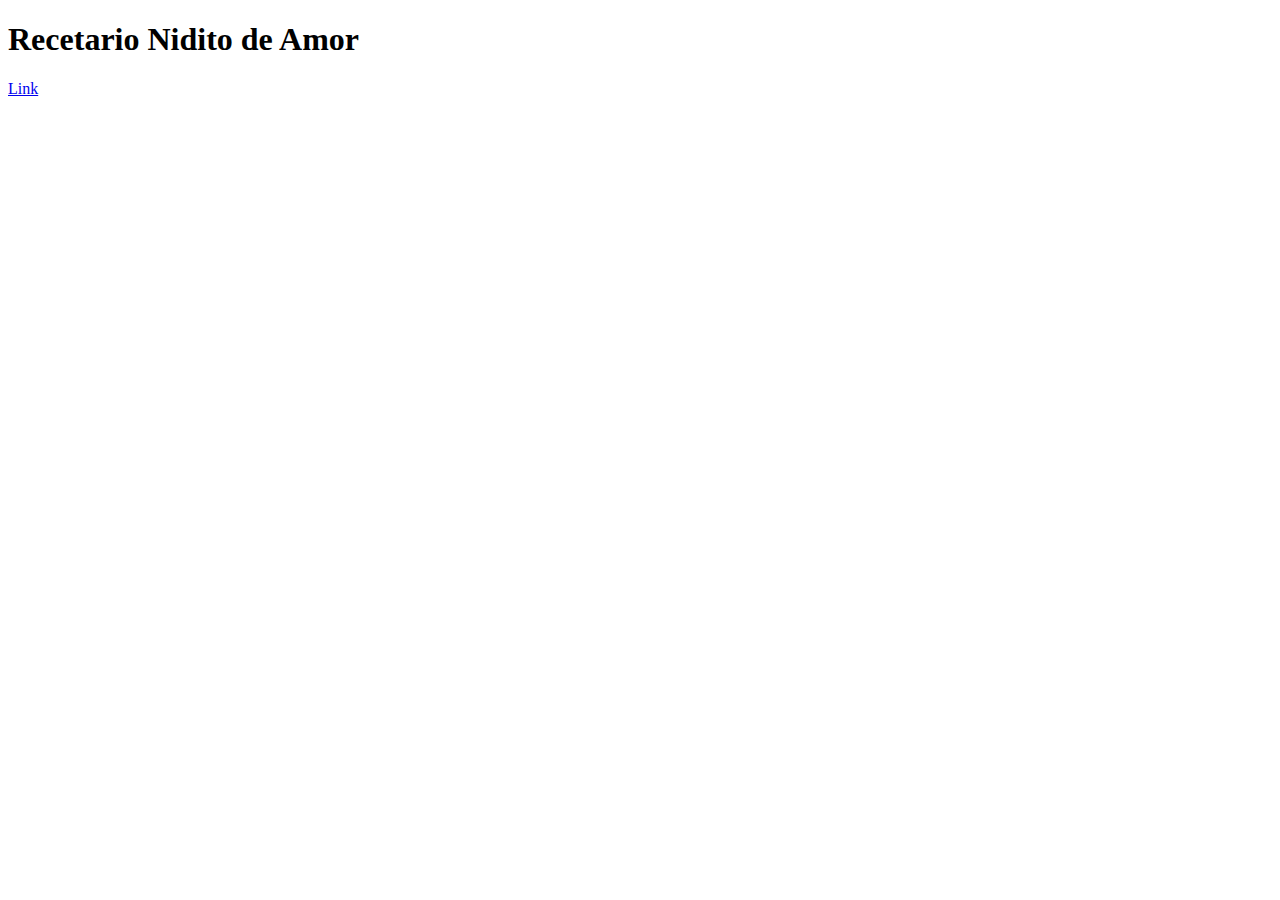
==== index.html @ dc8744c6 "link de prueba1" ====
<!DOCTYPE html>
<html lang="en">
  <head>
    <meta charset="UTF-8" />
    <meta http-equiv="X-UA-Compatible" content="IE=edge" />
    <meta name="viewport" content="width=device-width, initial-scale=1.0" />
    <title>GIT</title>
  </head>
  <body>
    <main>
      <section>
        <div>
          <h1>Recetario Nidito de Amor</h1>
          <a href="practicacss.html">Link</a>
        </div>
      </section>
    </main>
  </body>
</html>
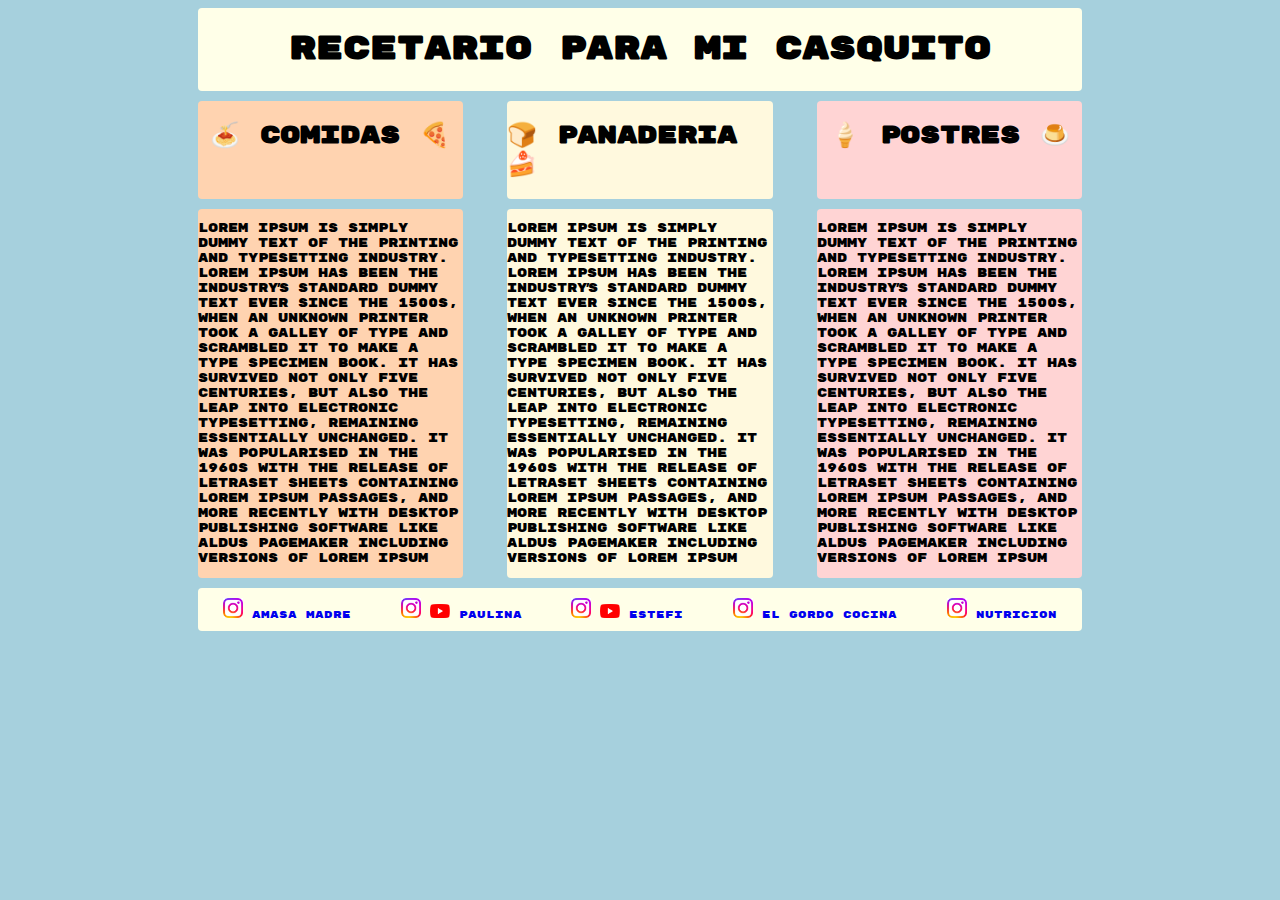
==== commit 768304ca: "pagina recetas html y css" ====
--- a/index.html
+++ b/index.html
@@ -5,15 +5,81 @@
     <meta http-equiv="X-UA-Compatible" content="IE=edge" />
     <meta name="viewport" content="width=device-width, initial-scale=1.0" />
     <title>GIT</title>
+    <link rel="stylesheet" href="index.css" />
   </head>
   <body>
-    <main>
-      <section>
-        <div>
-          <h1>Recetario Nidito de Amor</h1>
-          <a href="practicacss.html">Link</a>
+    <div class="cont">
+      <header>
+        <div class="titulo"><h1>Recetario para mi Casquito</h1></div>
+      </header>
+      <main class="container">
+        <section class="container1">
+          <div class="menu">
+            <div class="menu-comidas"><h2>&#x1f35d Comidas &#x1f355</h2></div>
+            <div class="menu-panaderia"><h2>&#x1f35e Panaderia &#x1f370</h2></div>
+            <div class="menu-postres"><h2>&#x1f366 Postres &#x1f36e</h2></div>
+          </div>
+        </section>
+        <section class="container2">
+          <div class="recetas">
+            <div class="recetas-comidas">
+              <p>
+                Lorem Ipsum is simply dummy text of the printing and typesetting
+                industry. Lorem Ipsum has been the industry's standard dummy
+                text ever since the 1500s, when an unknown printer took a galley
+                of type and scrambled it to make a type specimen book. It has
+                survived not only five centuries, but also the leap into
+                electronic typesetting, remaining essentially unchanged. It was
+                popularised in the 1960s with the release of Letraset sheets
+                containing Lorem Ipsum passages, and more recently with desktop
+                publishing software like Aldus PageMaker including versions of
+                Lorem Ipsum
+              </p>
+            </div>
+            <div class="recetas-panaderia">
+              <p>
+                Lorem Ipsum is simply dummy text of the printing and typesetting
+                industry. Lorem Ipsum has been the industry's standard dummy
+                text ever since the 1500s, when an unknown printer took a galley
+                of type and scrambled it to make a type specimen book. It has
+                survived not only five centuries, but also the leap into
+                electronic typesetting, remaining essentially unchanged. It was
+                popularised in the 1960s with the release of Letraset sheets
+                containing Lorem Ipsum passages, and more recently with desktop
+                publishing software like Aldus PageMaker including versions of
+                Lorem Ipsum
+              </p>
+            </div>
+            <div class="recetas-postres">
+              <p>
+                Lorem Ipsum is simply dummy text of the printing and typesetting
+                industry. Lorem Ipsum has been the industry's standard dummy
+                text ever since the 1500s, when an unknown printer took a galley
+                of type and scrambled it to make a type specimen book. It has
+                survived not only five centuries, but also the leap into
+                electronic typesetting, remaining essentially unchanged. It was
+                popularised in the 1960s with the release of Letraset sheets
+                containing Lorem Ipsum passages, and more recently with desktop
+                publishing software like Aldus PageMaker including versions of
+                Lorem Ipsum
+              </p>
+            </div>
+          </div>
+        </section>
+      </main>
+      <footer>
+        <div class="amasa-madre"><a href="https://www.instagram.com/amasa.madre/reels/?hl=en"> <img src="images/Instagram_Glyph_Gradient copy.jpg" width="20px" alt=""> Amasa Madre</a></div>
+        <div class="paulina-cocina">
+          <a href="https://www.instagram.com/paulinacocina/"><img src="images/Instagram_Glyph_Gradient copy.jpg" width="20px" alt=""></a> 
+          <a href="https://www.youtube.com/user/paulinacocina"><img src="images/yt_logo_rgb_light.png" width="20px" alt=""> Paulina</a>
         </div>
-      </section>
-    </main>
+        <div class="estfi-colombo"> 
+          <a href="https://www.instagram.com/esteficolombo/?hl=en"><img src="images/Instagram_Glyph_Gradient copy.jpg" width="20px" alt=""></a> 
+          <a href="https://www.youtube.com/c/EstefiColombo/community"><img src="images/yt_logo_rgb_light.png" width="20px" alt=""> Estefi</a>
+        </div>
+        <div class="el-gordo-cocina"><a href="https://www.instagram.com/elgordococina/?hl=en"> <img src="images/Instagram_Glyph_Gradient copy.jpg" width="20px" alt=""> El Gordo Cocina</a></div>
+        <div class="nutricion-argentina"><a href="https://www.instagram.com/nutricion.salud.arg/?hl=en"> <img src="images/Instagram_Glyph_Gradient copy.jpg" width="20px" alt=""> Nutricion</a></div>
+      </footer>
+    </div>
   </body>
 </html>
--- a/index.css
+++ b/index.css
@@ -0,0 +1,127 @@
+@import url("https://fonts.googleapis.com/css2?family=Rubik+Mono+One&display=swap");
+
+:root {
+  --var-color1: #a6d0dd;
+  --var-color2: #ff6969;
+  --var-color3: #ffd3b0;
+  --var-color4: #fff9de;
+  --var-color5: #ffd4d4;
+  --var-color6: #ffffe8;
+}
+
+body {
+  background-color: var(--var-color1);
+  font-family: "Rubik Mono One", sans-serif;
+}
+
+.cont {
+  width: 70%; /* se define un ancho para el contenedor */
+  margin: 0 auto; /* se usa margin:auto para centrar horizontalmente */
+  display: flex;
+  flex-direction: column;
+  justify-content: center;
+  gap: 10px;
+}
+
+header {
+  width: auto;
+  height: auto;
+  background-color: var(--var-color6);
+  border-radius: 4px;
+  display: flex;
+  align-items: center;
+  justify-content: center;
+}
+
+main {
+  width: 100%;
+  height: auto;
+  display: flex;
+  flex-direction: row;
+  flex-wrap: wrap;
+  gap: 10px;
+}
+
+.container1 {
+  width: 100%;
+  display: flex;
+}
+
+.menu {
+  width: 100%;
+  display: flex;
+  flex-direction: row;
+  justify-content: space-between;
+}
+
+.menu-comidas {
+  width: 30%;
+  height: auto;
+  background-color: var(--var-color3);
+  border-radius: 4px;
+  display: flex;
+  justify-content: center;
+}
+
+.menu-panaderia {
+  width: 30%;
+  height: auto;
+  background-color: var(--var-color4);
+  border-radius: 4px;
+  display: flex;
+  justify-content: center;
+}
+.menu-postres {
+  width: 30%;
+  height: auto;
+  background-color: var(--var-color5);
+  border-radius: 4px;
+  display: flex;
+  justify-content: center;
+}
+
+.recetas {
+  width: 100%;
+  display: flex;
+  flex-direction: row;
+  justify-content: space-between;
+  font-size: 12px;
+}
+
+.recetas-comidas {
+  width: 30%;
+  height: auto;
+  background-color: var(--var-color3);
+  border-radius: 4px;
+}
+
+.recetas-panaderia {
+  width: 30%;
+  height: auto;
+  background-color: var(--var-color4);
+  border-radius: 4px;
+}
+
+.recetas-postres {
+  width: 30%;
+  height: auto;
+  background-color: var(--var-color5);
+  border-radius: 4px;
+}
+
+footer {
+  width: auto;
+  height: auto;
+  background-color: var(--var-color6);
+  padding: 10px;
+  border-radius: 4px;
+  display: flex;
+  flex-wrap: wrap;
+  justify-content: space-around;
+  gap: 20px;
+  font-size: 10px;
+}
+
+footer a {
+  text-decoration: none;
+}
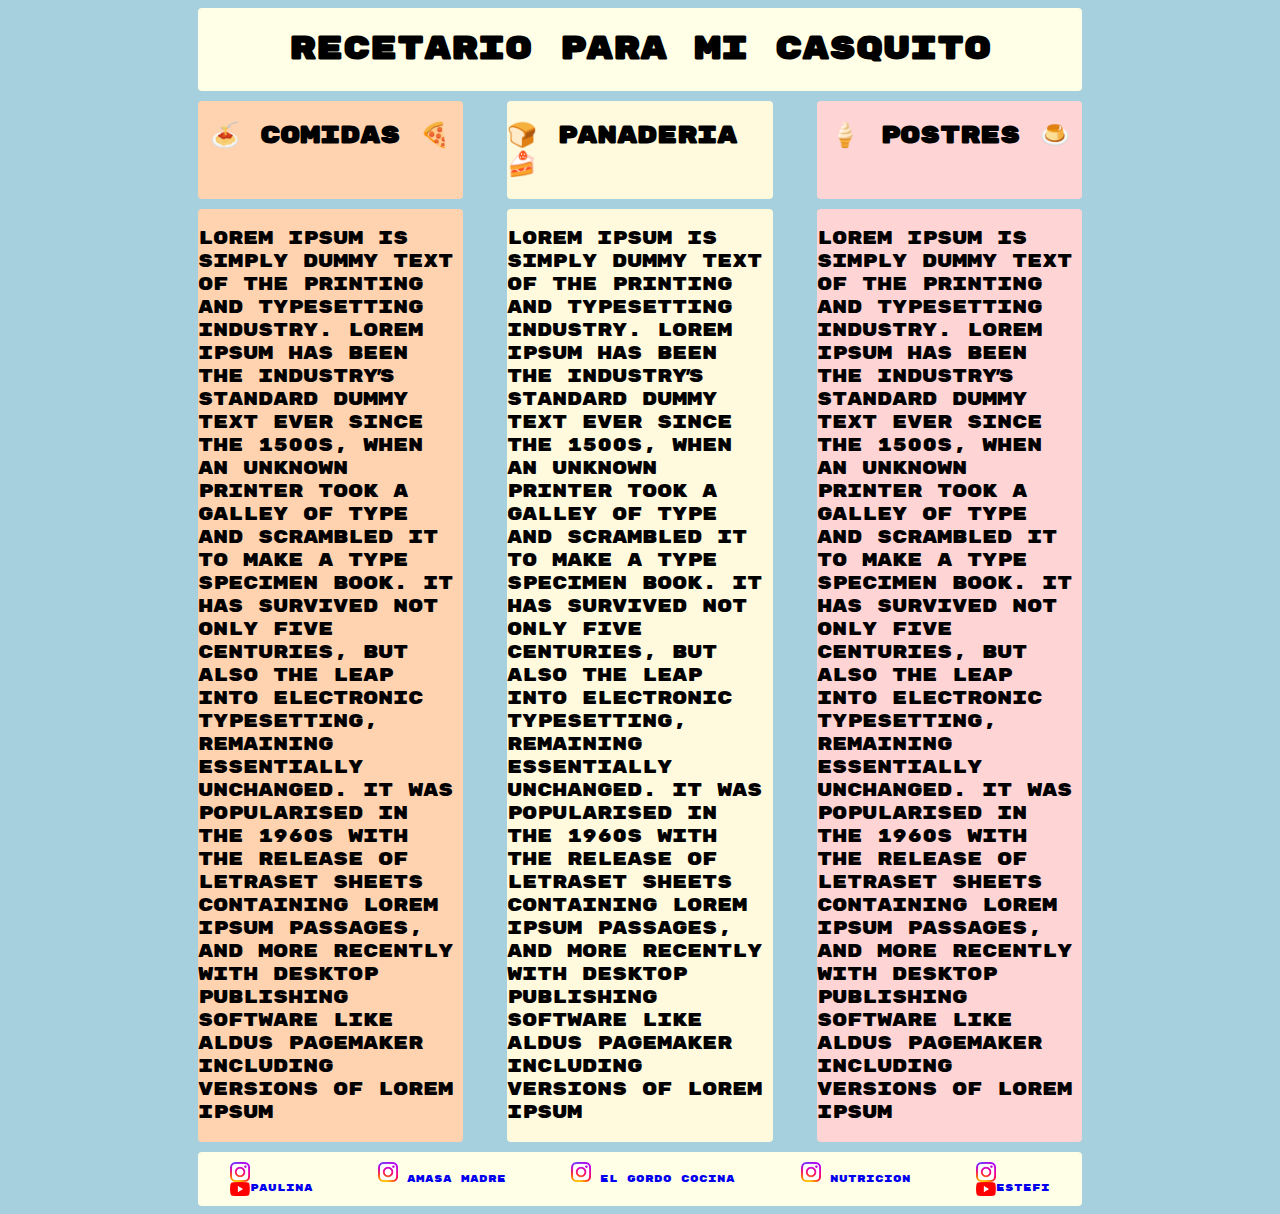
==== commit edd7ee0e: "pagina recetas html y css" ====
--- a/index.html
+++ b/index.html
@@ -68,17 +68,19 @@
         </section>
       </main>
       <footer>
-        <div class="amasa-madre"><a href="https://www.instagram.com/amasa.madre/reels/?hl=en"> <img src="images/Instagram_Glyph_Gradient copy.jpg" width="20px" alt=""> Amasa Madre</a></div>
+       
         <div class="paulina-cocina">
           <a href="https://www.instagram.com/paulinacocina/"><img src="images/Instagram_Glyph_Gradient copy.jpg" width="20px" alt=""></a> 
           <a href="https://www.youtube.com/user/paulinacocina"><img src="images/yt_logo_rgb_light.png" width="20px" alt=""> Paulina</a>
         </div>
+        <div class="amasa-madre"><a href="https://www.instagram.com/amasa.madre/reels/?hl=en"> <img src="images/Instagram_Glyph_Gradient copy.jpg" width="20px" alt=""> Amasa Madre</a></div>
+        <div class="el-gordo-cocina"><a href="https://www.instagram.com/elgordococina/?hl=en"> <img src="images/Instagram_Glyph_Gradient copy.jpg" width="20px" alt=""> El Gordo Cocina</a></div>
+        <div class="nutricion-argentina"><a href="https://www.instagram.com/nutricion.salud.arg/?hl=en"> <img src="images/Instagram_Glyph_Gradient copy.jpg" width="20px" alt=""> Nutricion</a></div>
         <div class="estfi-colombo"> 
           <a href="https://www.instagram.com/esteficolombo/?hl=en"><img src="images/Instagram_Glyph_Gradient copy.jpg" width="20px" alt=""></a> 
           <a href="https://www.youtube.com/c/EstefiColombo/community"><img src="images/yt_logo_rgb_light.png" width="20px" alt=""> Estefi</a>
         </div>
-        <div class="el-gordo-cocina"><a href="https://www.instagram.com/elgordococina/?hl=en"> <img src="images/Instagram_Glyph_Gradient copy.jpg" width="20px" alt=""> El Gordo Cocina</a></div>
-        <div class="nutricion-argentina"><a href="https://www.instagram.com/nutricion.salud.arg/?hl=en"> <img src="images/Instagram_Glyph_Gradient copy.jpg" width="20px" alt=""> Nutricion</a></div>
+       
       </footer>
     </div>
   </body>
--- a/index.css
+++ b/index.css
@@ -85,7 +85,7 @@
   display: flex;
   flex-direction: row;
   justify-content: space-between;
-  font-size: 12px;
+  font-size: 18px;
 }
 
 .recetas-comidas {
@@ -125,3 +125,13 @@
 footer a {
   text-decoration: none;
 }
+
+.estfi-colombo a {
+  display: flex;
+  align-self: center;
+}
+
+.paulina-cocina a {
+  display: flex;
+  align-self: center;
+}
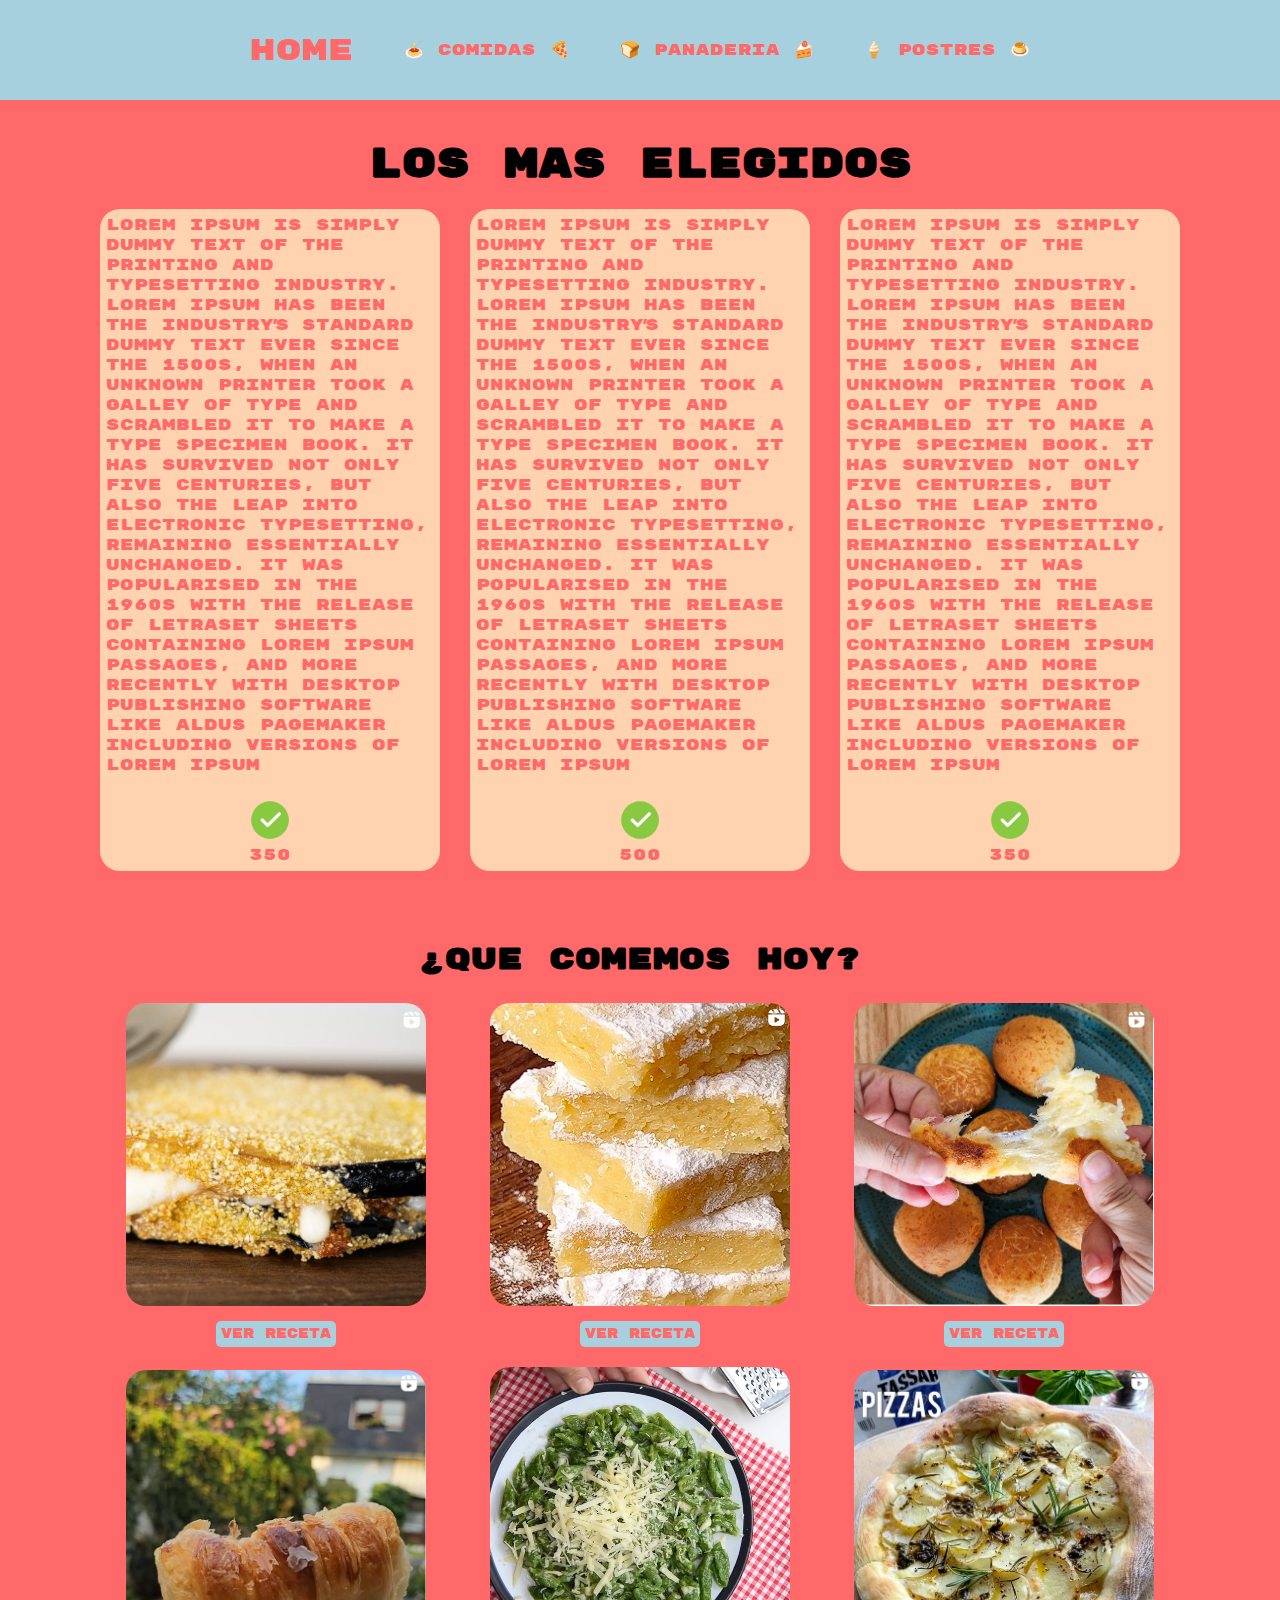
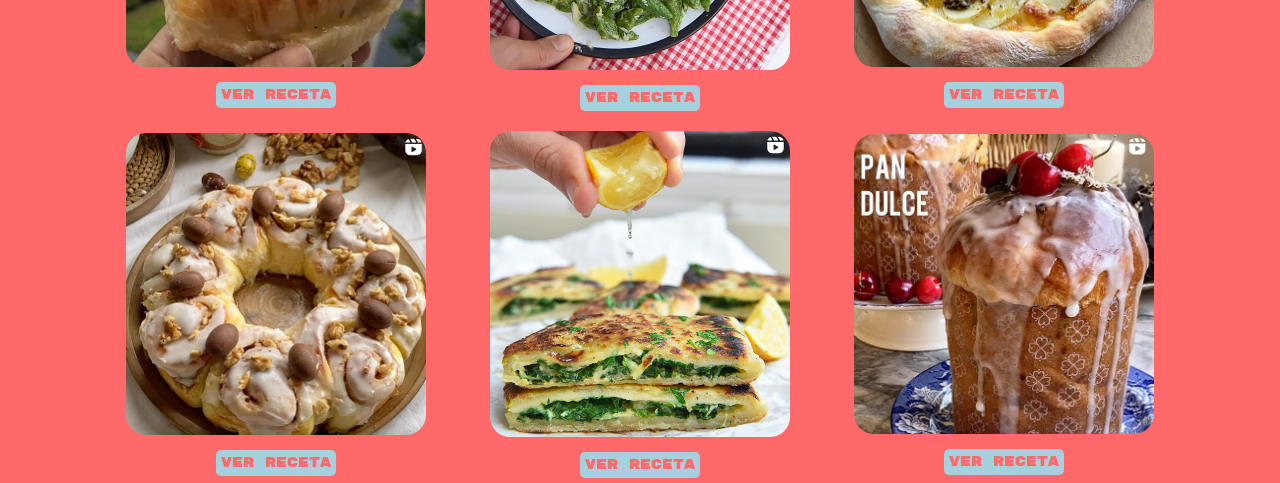
==== commit d043806e: "pagina recetas html y css v1" ====
--- a/index.html
+++ b/index.html
@@ -5,24 +5,28 @@
     <meta http-equiv="X-UA-Compatible" content="IE=edge" />
     <meta name="viewport" content="width=device-width, initial-scale=1.0" />
     <title>GIT</title>
-    <link rel="stylesheet" href="index.css" />
+    <link rel="stylesheet" href="assets/index.css" />
   </head>
   <body>
-    <div class="cont">
       <header>
-        <div class="titulo"><h1>Recetario para mi Casquito</h1></div>
+        <nav class="navbar">
+          <ul class="navbar-list">
+            <li><a href="">Home</a> </li>
+            <li><a href="">&#x1f35d  Comidas  &#x1f355</a> </li>
+            <li><a href="">&#x1f35e  Panaderia  &#x1f370 </a> </li>
+            <li><a href="">&#x1f366  Postres  &#x1f36e</a> </li>
+          </ul>
+        </nav>
       </header>
-      <main class="container">
-        <section class="container1">
-          <div class="menu">
-            <div class="menu-comidas"><h2>&#x1f35d Comidas &#x1f355</h2></div>
-            <div class="menu-panaderia"><h2>&#x1f35e Panaderia &#x1f370</h2></div>
-            <div class="menu-postres"><h2>&#x1f366 Postres &#x1f36e</h2></div>
+
+      <main >
+        <section id="recomendaciones">
+          <div class="title">
+            <h1>Los mas elegidos</h1>
           </div>
-        </section>
-        <section class="container2">
-          <div class="recetas">
-            <div class="recetas-comidas">
+          <div class="recipes">
+            <div class="recommended-meal">
+              <div class="details-meal">
               <p>
                 Lorem Ipsum is simply dummy text of the printing and typesetting
                 industry. Lorem Ipsum has been the industry's standard dummy
@@ -36,38 +40,99 @@
                 Lorem Ipsum
               </p>
             </div>
-            <div class="recetas-panaderia">
-              <p>
-                Lorem Ipsum is simply dummy text of the printing and typesetting
-                industry. Lorem Ipsum has been the industry's standard dummy
-                text ever since the 1500s, when an unknown printer took a galley
-                of type and scrambled it to make a type specimen book. It has
-                survived not only five centuries, but also the leap into
-                electronic typesetting, remaining essentially unchanged. It was
-                popularised in the 1960s with the release of Letraset sheets
-                containing Lorem Ipsum passages, and more recently with desktop
-                publishing software like Aldus PageMaker including versions of
-                Lorem Ipsum
-              </p>
+            <div class="favorite">
+              <div class="vot-si"><img src="assets/images/marca-de-la-senal.png" alt="VOT SI"> <p>350</p></div>
             </div>
-            <div class="recetas-postres">
-              <p>
-                Lorem Ipsum is simply dummy text of the printing and typesetting
-                industry. Lorem Ipsum has been the industry's standard dummy
-                text ever since the 1500s, when an unknown printer took a galley
-                of type and scrambled it to make a type specimen book. It has
-                survived not only five centuries, but also the leap into
-                electronic typesetting, remaining essentially unchanged. It was
-                popularised in the 1960s with the release of Letraset sheets
-                containing Lorem Ipsum passages, and more recently with desktop
-                publishing software like Aldus PageMaker including versions of
-                Lorem Ipsum
-              </p>
+            </div>
+
+            <div class="recommended-bakery">
+              <div class="details-bakery">
+                <p>
+                  Lorem Ipsum is simply dummy text of the printing and typesetting
+                  industry. Lorem Ipsum has been the industry's standard dummy
+                  text ever since the 1500s, when an unknown printer took a galley
+                  of type and scrambled it to make a type specimen book. It has
+                  survived not only five centuries, but also the leap into
+                  electronic typesetting, remaining essentially unchanged. It was
+                  popularised in the 1960s with the release of Letraset sheets
+                  containing Lorem Ipsum passages, and more recently with desktop
+                  publishing software like Aldus PageMaker including versions of
+                  Lorem Ipsum </p>
+                </div>
+                <div class="favorite">
+                  <div class="vot-si"><img src="assets/images/marca-de-la-senal.png" alt="VOT SI"> <p>500</p></div>
+                 
+                </div>
+
+            </div>
+            <div class="recommended-sweets">
+              <div class="details-sweets">
+                <p>
+                  Lorem Ipsum is simply dummy text of the printing and typesetting
+                  industry. Lorem Ipsum has been the industry's standard dummy
+                  text ever since the 1500s, when an unknown printer took a galley
+                  of type and scrambled it to make a type specimen book. It has
+                  survived not only five centuries, but also the leap into
+                  electronic typesetting, remaining essentially unchanged. It was
+                  popularised in the 1960s with the release of Letraset sheets
+                  containing Lorem Ipsum passages, and more recently with desktop
+                  publishing software like Aldus PageMaker including versions of
+                  Lorem Ipsum
+                </p>
+              </div>
+                <div class="favorite">
+                  <div class="vot-si"><img src="assets/images/marca-de-la-senal.png" alt="VOT SI"> <p>350</p></div>
+                </div>
+             
+          
+           
+            </div>
+          </div>
+        </section>
+
+        <section id="que-comemos-hoy">
+          <h2>¿Que Comemos Hoy?</h2>
+          <div class="opciones">
+            <div class="opcion">
+              <img src="assets/images/berenjenas.PNG" alt="berenjenas"  width="300px">
+              <button class="button-recipes"><a href="">Ver receta</a></button>
+            </div>
+            <div class="opcion">
+              <img src="assets/images/bocaditos.PNG" alt="bocaditos" width="300px">
+              <button class="button-recipes"><a href="">Ver receta</a></button>
+            </div>
+            <div class="opcion">
+              <img src="assets/images/chipa.PNG" alt="chipa" width="300px">
+              <button class="button-recipes"><a href="">Ver receta</a></button>
+            </div>
+            <div class="opcion">
+              <img src="assets/images/medialunas.PNG" alt="medialunas" width="300px">
+              <button class="button-recipes"><a href="">Ver receta</a></button>
+            </div>
+            <div class="opcion">
+              <img src="assets/images/pastas.PNG" alt="pastas" width="300px">
+              <button class="button-recipes"><a href="">Ver receta</a></button>
+            </div>
+            <div class="opcion">
+              <img src="assets/images/pizzas.PNG" alt="pizzas" width="300px">
+              <button class="button-recipes"><a href="">Ver receta</a></button>
+            </div>
+            <div class="opcion">
+              <img src="assets/images/rosca.PNG" alt="rosca" width="300px">
+             <button class="button-recipes"><a href="">Ver receta</a></button> 
+            </div>
+            <div class="opcion">
+              <img src="assets/images/pan espinaca arrollado.PNG" alt="pan espinaca arrollado" width="300px">
+              <button class="button-recipes"><a href="">Ver receta</a></button>
+            </div>
+            <div class="opcion">
+              <img src="assets/images/pan dulce.PNG" alt="pan dulce" width="300px">
+              <button class="button-recipes"><a href="">Ver receta</a></button>
             </div>
           </div>
         </section>
       </main>
-      <footer>
+      <!-- <footer>
        
         <div class="paulina-cocina">
           <a href="https://www.instagram.com/paulinacocina/"><img src="images/Instagram_Glyph_Gradient copy.jpg" width="20px" alt=""></a> 
@@ -81,7 +146,7 @@
           <a href="https://www.youtube.com/c/EstefiColombo/community"><img src="images/yt_logo_rgb_light.png" width="20px" alt=""> Estefi</a>
         </div>
        
-      </footer>
-    </div>
+      </footer> -->
+   
   </body>
 </html>
--- a/assets/index.css
+++ b/assets/index.css
@@ -0,0 +1,204 @@
+@import url("https://fonts.googleapis.com/css2?family=Rubik+Mono+One&display=swap");
+
+:root {
+  --var-color1: #a6d0dd;
+  --var-color2: #ff6969;
+  --var-color3: #ffd3b0;
+  --var-color4: #fff9de;
+  --var-color5: #ffd4d4;
+  --var-color6: #ffffe8;
+}
+
+* {
+  margin: 0;
+  padding: 0;
+  box-sizing: border-box;
+  font-family: "Rubik Mono One";
+  text-decoration: none;
+  list-style: none;
+}
+
+/* MAIN */
+
+main {
+  display: flex;
+  flex-direction: column;
+  align-items: center;
+  justify-content: center;
+  background-color: var(--var-color2);
+}
+
+/* HEADER */
+
+header {
+  display: flex;
+  width: 100%;
+  height: 100px;
+  background-color: var(--var-color1);
+  justify-content: center;
+  align-items: center;
+  /* Fixear el header en el top */
+  position: fixed;
+  top: 0;
+  /* Para que se vea siempre por encima */
+  z-index: 2;
+}
+
+.navbar,
+.navbar-list {
+  display: flex;
+  justify-content: center;
+  align-items: center;
+}
+
+.navbar {
+  gap: 150px;
+}
+
+.navbar-list {
+  gap: 50px;
+}
+
+.navbar-list li a {
+  color: var(--var-color2);
+}
+
+.navbar-list li:first-child > a {
+  font-size: 30px;
+}
+
+/* container */
+
+#recomendaciones {
+  display: flex;
+  max-width: 1200px;
+  flex-direction: column;
+  align-items: center;
+  gap: 20px;
+  width: 100%;
+  padding: 70px 0px;
+  margin-top: 70px;
+}
+
+.title {
+  max-width: 600px;
+  min-width: 600px;
+  font-size: 20px;
+  display: flex;
+
+  justify-content: center;
+}
+
+.recipes {
+  display: flex;
+  gap: 30px;
+  max-width: 90%;
+}
+
+.recommended-meal {
+  display: flex;
+  flex-direction: column;
+  justify-content: space-around;
+  gap: 20px;
+  min-height: 600px;
+  background-color: var(--var-color3);
+  border-radius: 20px;
+  padding: 6px 6px;
+  color: var(--var-color2);
+}
+
+.recommended-bakery {
+  display: flex;
+  flex-direction: column;
+  justify-content: space-around;
+  min-height: 600px;
+  gap: 20px;
+  background-color: var(--var-color3);
+  border-radius: 20px;
+  border-radius: 20px;
+  padding: 6px 6px;
+  color: var(--var-color2);
+}
+
+.recommended-sweets {
+  display: flex;
+  flex-direction: column;
+  justify-content: space-around;
+  gap: 20px;
+  min-height: 600px;
+  background-color: var(--var-color3);
+  border-radius: 20px;
+  border-radius: 20px;
+  padding: 6px 6px;
+  color: var(--var-color2);
+}
+
+.favorite {
+  display: flex;
+  align-items: center;
+  justify-content: center;
+  border-radius: 20px;
+}
+
+.vot-si {
+  display: flex;
+  flex-direction: column;
+  align-items: center;
+}
+
+.vot-si img {
+  cursor: pointer;
+  width: 50px;
+}
+
+/* Products */
+
+#que-comemos-hoy {
+  width: 1200px;
+  max-width: 1200px;
+  display: flex;
+  flex-direction: column;
+  align-items: center;
+  justify-content: center;
+  gap: 20px;
+  padding: 0px 10px;
+}
+
+#que-comemos-hoy h2 {
+  font-size: 30px;
+  text-align: center;
+}
+
+.opciones {
+  width: 100%;
+  gap: 10px;
+  display: flex;
+  flex-wrap: wrap;
+  align-items: center;
+  justify-content: center;
+}
+
+.opcion {
+  width: 30%;
+  padding: 5px;
+  display: flex;
+  flex-direction: column;
+  align-items: center;
+  justify-content: center;
+  gap: 15px;
+}
+
+.opcion img {
+  border-radius: 20px;
+}
+
+.button-recipes {
+  border: none;
+  border-radius: 5px;
+  padding: 5px;
+  background-color: var(--var-color1);
+}
+
+.button-recipes a {
+  color: var(--var-color2);
+}
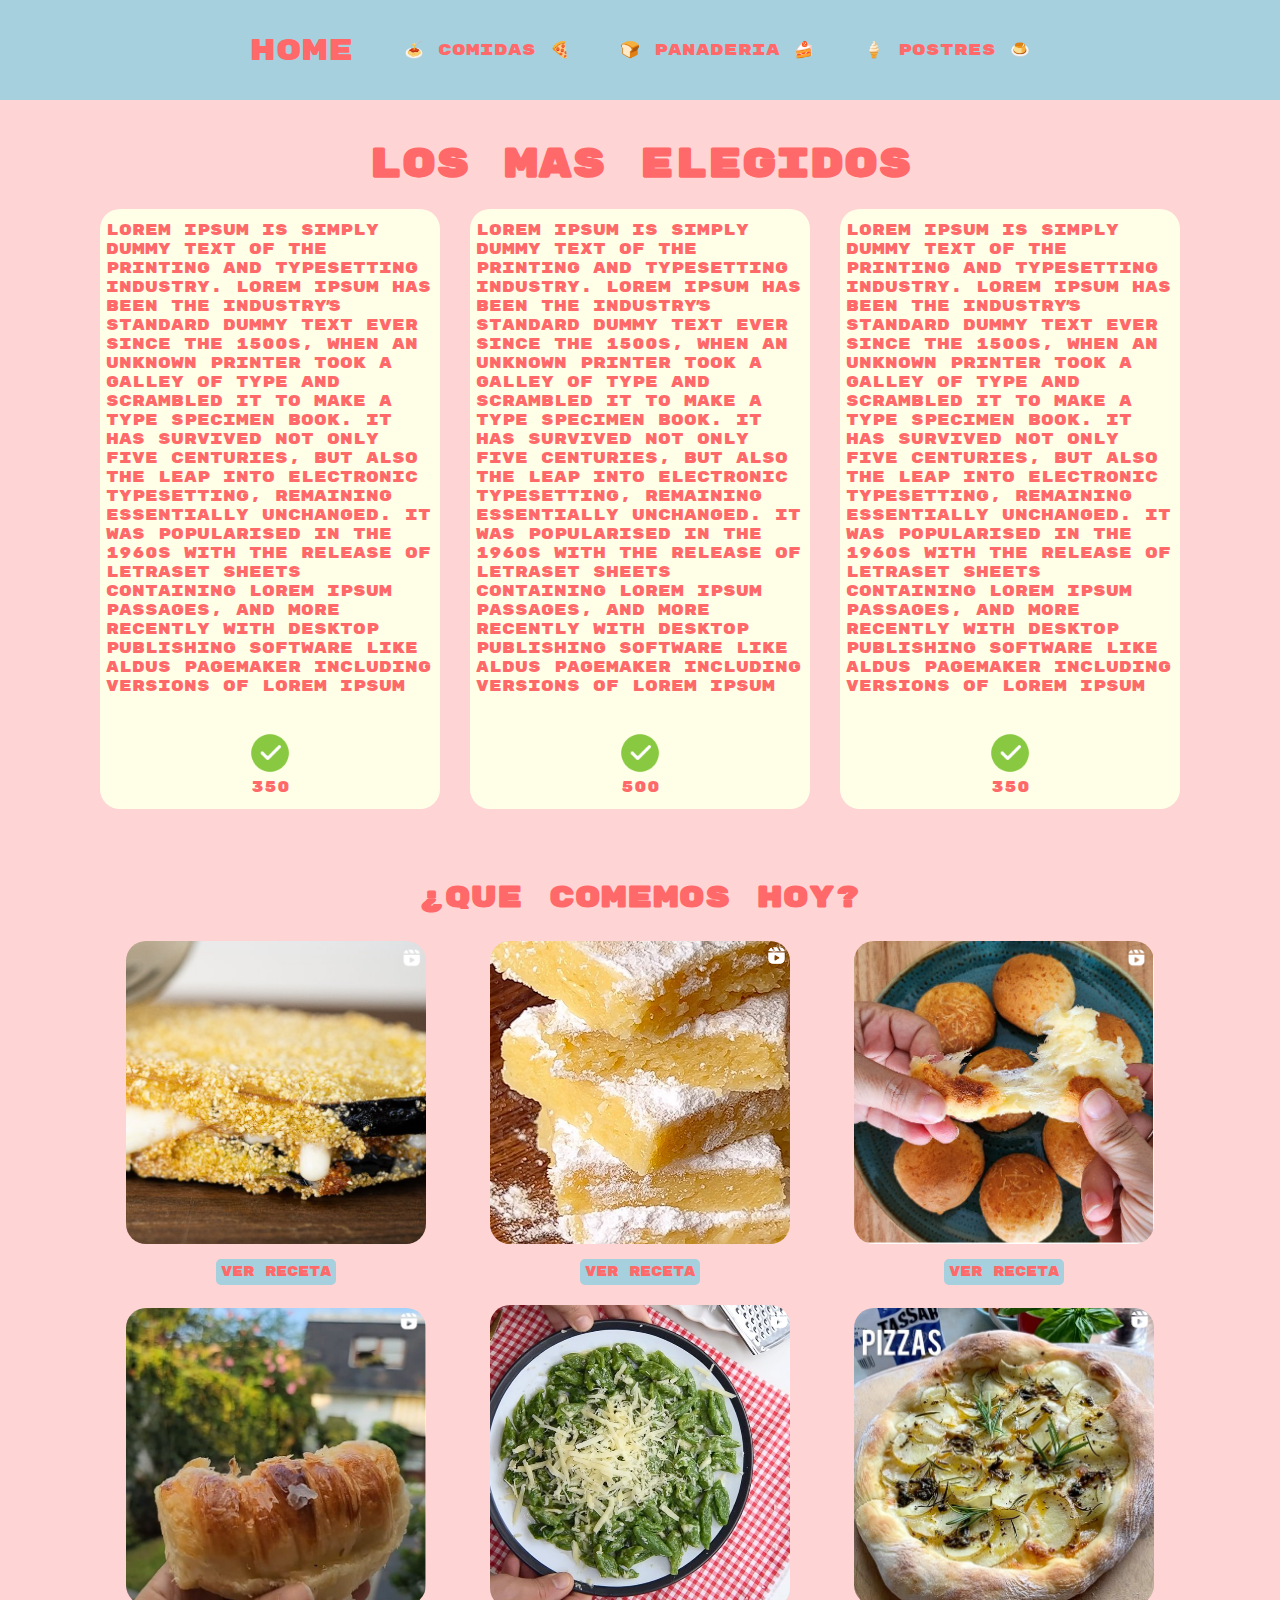
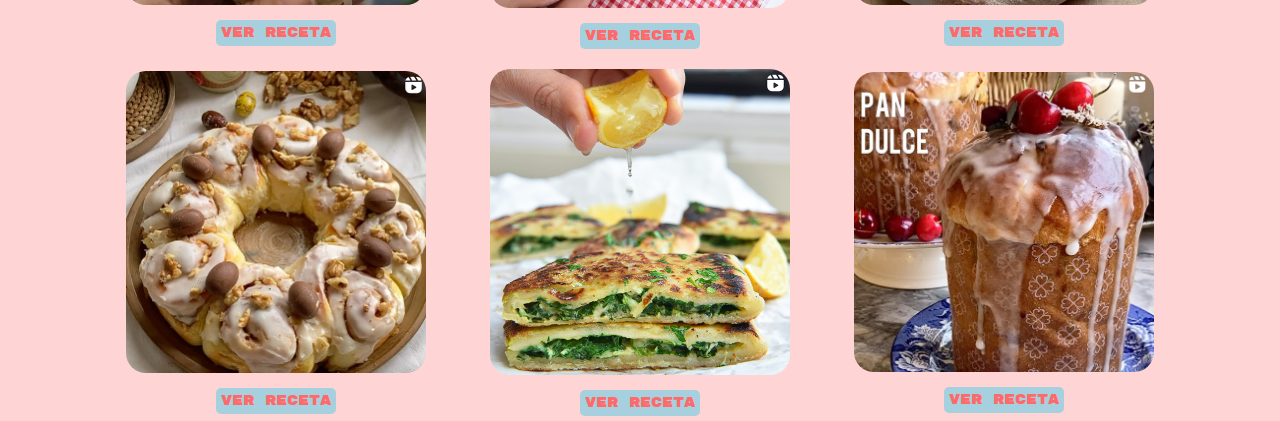
==== commit 68c82a42: "Recetario V.3 Tablet" ====
--- a/index.html
+++ b/index.html
@@ -6,10 +6,15 @@
     <meta name="viewport" content="width=device-width, initial-scale=1.0" />
     <title>GIT</title>
     <link rel="stylesheet" href="assets/index.css" />
+    <link rel="stylesheet" href="assets/mediaqueries.css">
   </head>
   <body>
       <header>
         <nav class="navbar">
+          <label for="menu" class="menu-toggle">
+            <img src="assets/images/menu.png" alt="" width="50px">
+          </label>
+          <input type="checkbox" id="menu" >
           <ul class="navbar-list">
             <li><a href="">Home</a> </li>
             <li><a href="">&#x1f35d  Comidas  &#x1f355</a> </li>
--- a/assets/index.css
+++ b/assets/index.css
@@ -25,7 +25,7 @@
   flex-direction: column;
   align-items: center;
   justify-content: center;
-  background-color: var(--var-color2);
+  background: var(--var-color5);
 }
 
 /* HEADER */
@@ -85,7 +85,7 @@
   min-width: 600px;
   font-size: 20px;
   display: flex;
-
+  color: var(--var-color2);
   justify-content: center;
 }
 
@@ -101,10 +101,11 @@
   justify-content: space-around;
   gap: 20px;
   min-height: 600px;
-  background-color: var(--var-color3);
+  background-color: var(--var-color6);
   border-radius: 20px;
   padding: 6px 6px;
   color: var(--var-color2);
+  font-size: 15px;
 }
 
 .recommended-bakery {
@@ -113,11 +114,12 @@
   justify-content: space-around;
   min-height: 600px;
   gap: 20px;
-  background-color: var(--var-color3);
+  background-color: var(--var-color6);
   border-radius: 20px;
   border-radius: 20px;
   padding: 6px 6px;
   color: var(--var-color2);
+  font-size: 15px;
 }
 
 .recommended-sweets {
@@ -126,11 +128,12 @@
   justify-content: space-around;
   gap: 20px;
   min-height: 600px;
-  background-color: var(--var-color3);
+  background-color: var(--var-color6);
   border-radius: 20px;
   border-radius: 20px;
   padding: 6px 6px;
   color: var(--var-color2);
+  font-size: 15px;
 }
 
 .favorite {
@@ -162,6 +165,7 @@
   justify-content: center;
   gap: 20px;
   padding: 0px 10px;
+  color: var(--var-color2);
 }
 
 #que-comemos-hoy h2 {
@@ -202,3 +206,10 @@
 .button-recipes a {
   color: var(--var-color2);
 }
+
+/* ocultamos menu hamburgesa */
+
+.menu-toggle,
+#menu {
+  display: none;
+}
--- a/assets/mediaqueries.css
+++ b/assets/mediaqueries.css
@@ -0,0 +1,67 @@
+@import url("https://fonts.googleapis.com/css2?family=Rubik+Mono+One&display=swap");
+
+:root {
+  --var-color1: #a6d0dd;
+  --var-color2: #ff6969;
+  --var-color3: #ffd3b0;
+  --var-color4: #fff9de;
+  --var-color5: #ffd4d4;
+  --var-color6: #ffffe8;
+}
+
+@media (max-width: 760px) {
+  .navbar {
+    width: 90%;
+  }
+
+  .navbar-list {
+    position: absolute;
+    top: 65px;
+    flex-direction: column;
+    width: 85%;
+    background-color: var(--var-color1);
+    border-radius: 0px 0px 4px 4px;
+    gap: 60px;
+    padding: 5px;
+    display: none;
+    z-index: 2;
+  }
+
+  #recomendaciones {
+    width: 90%;
+  }
+  #recomendaciones h1 {
+    font-size: 40px;
+  }
+
+  .recipes {
+    flex-direction: column;
+  }
+
+  #que-comemos-hoy {
+    width: 90%;
+  }
+
+  .opciones {
+    width: 80%;
+    gap: 5px;
+  }
+
+  .opcion {
+    width: unset;
+    width: 250px;
+  }
+
+  .opcion img {
+    width: 220px;
+  }
+
+  .menu-toggle {
+    display: flex;
+    cursor: pointer;
+  }
+
+  #menu:checked + .navbar-list {
+    display: flex;
+  }
+}
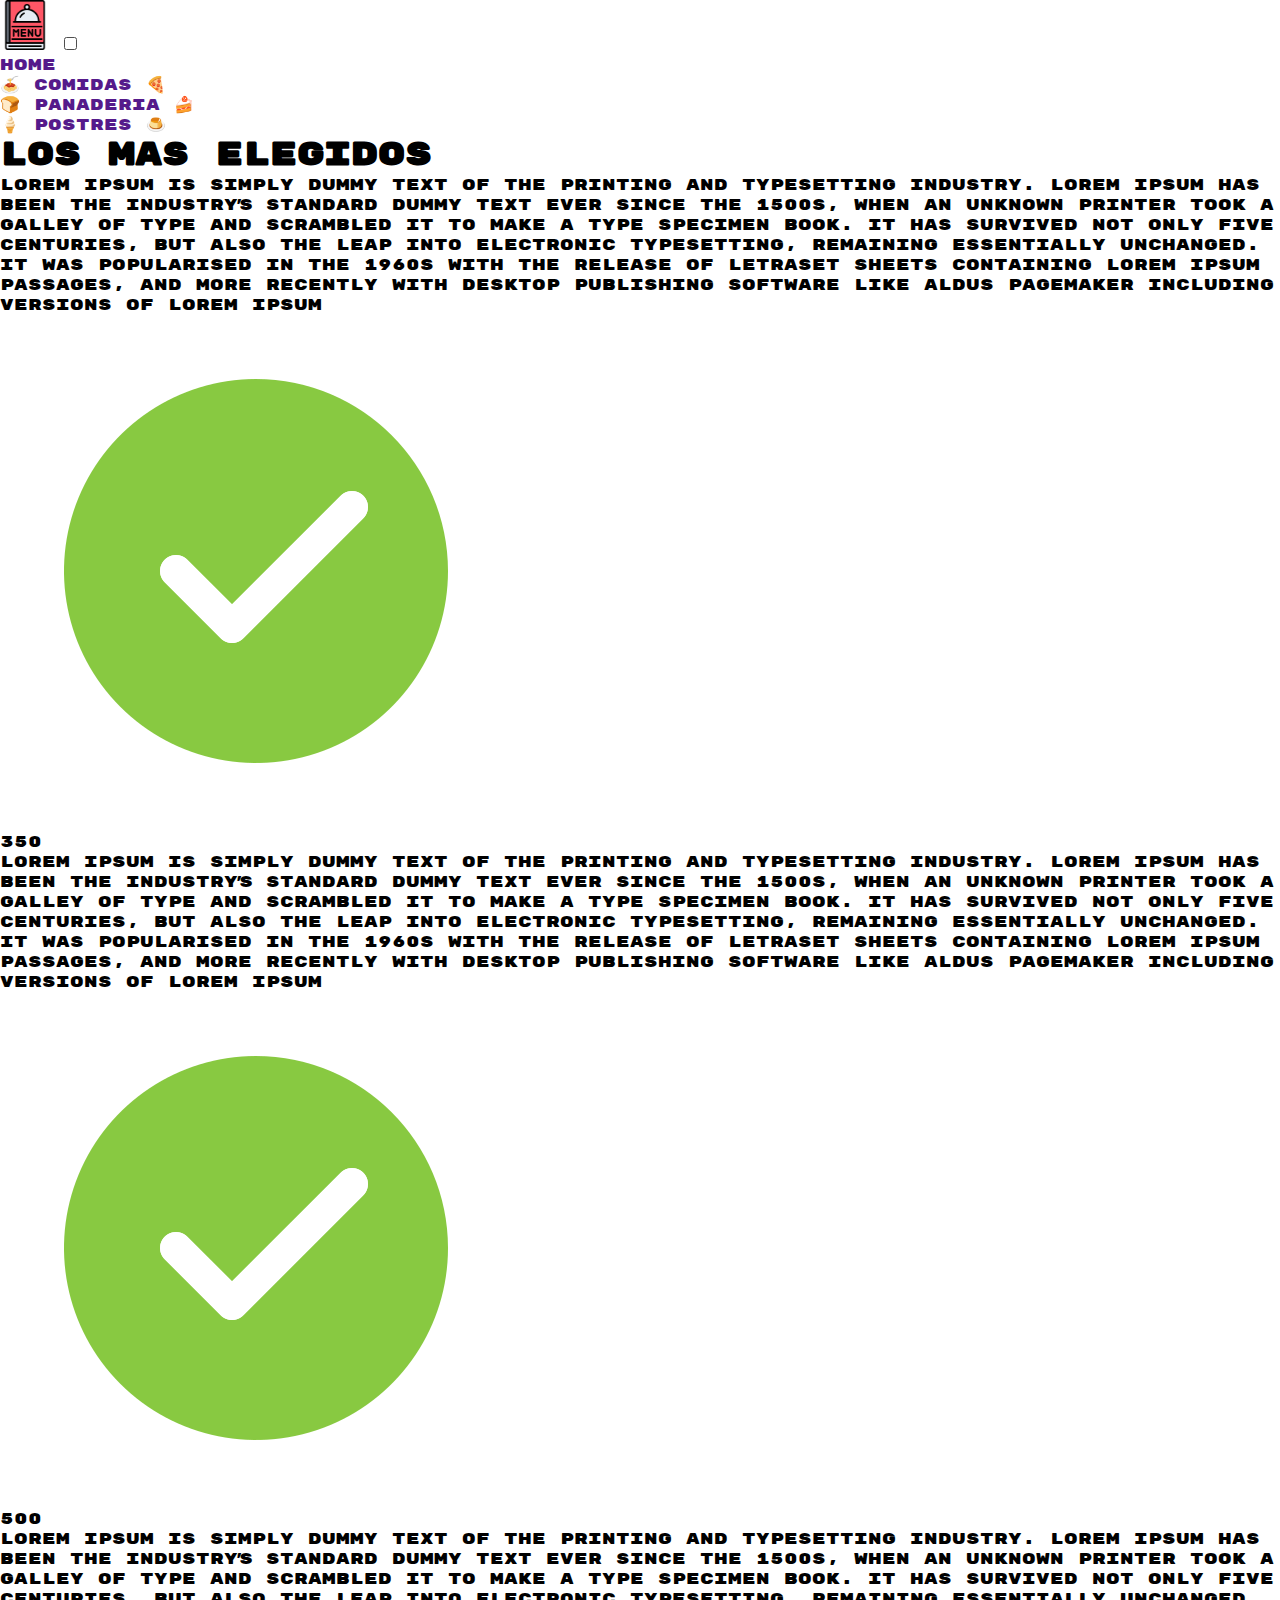
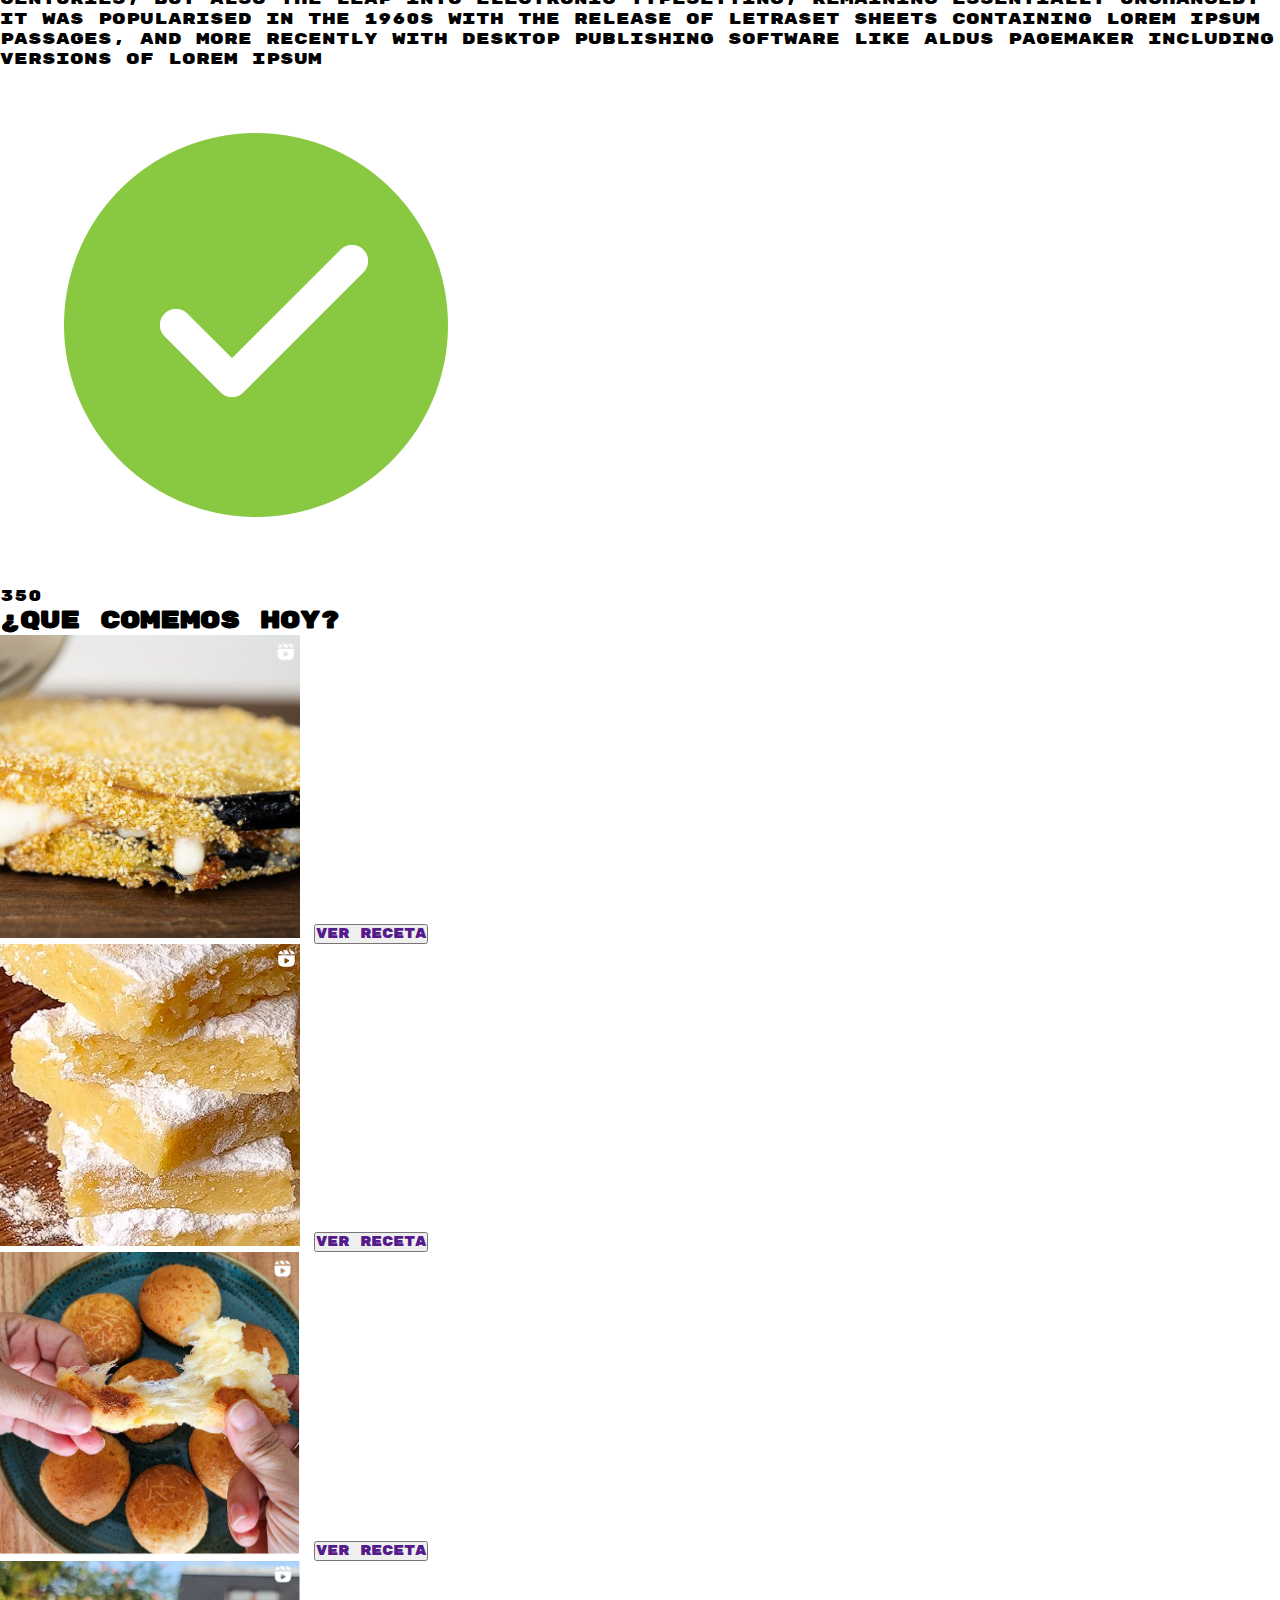
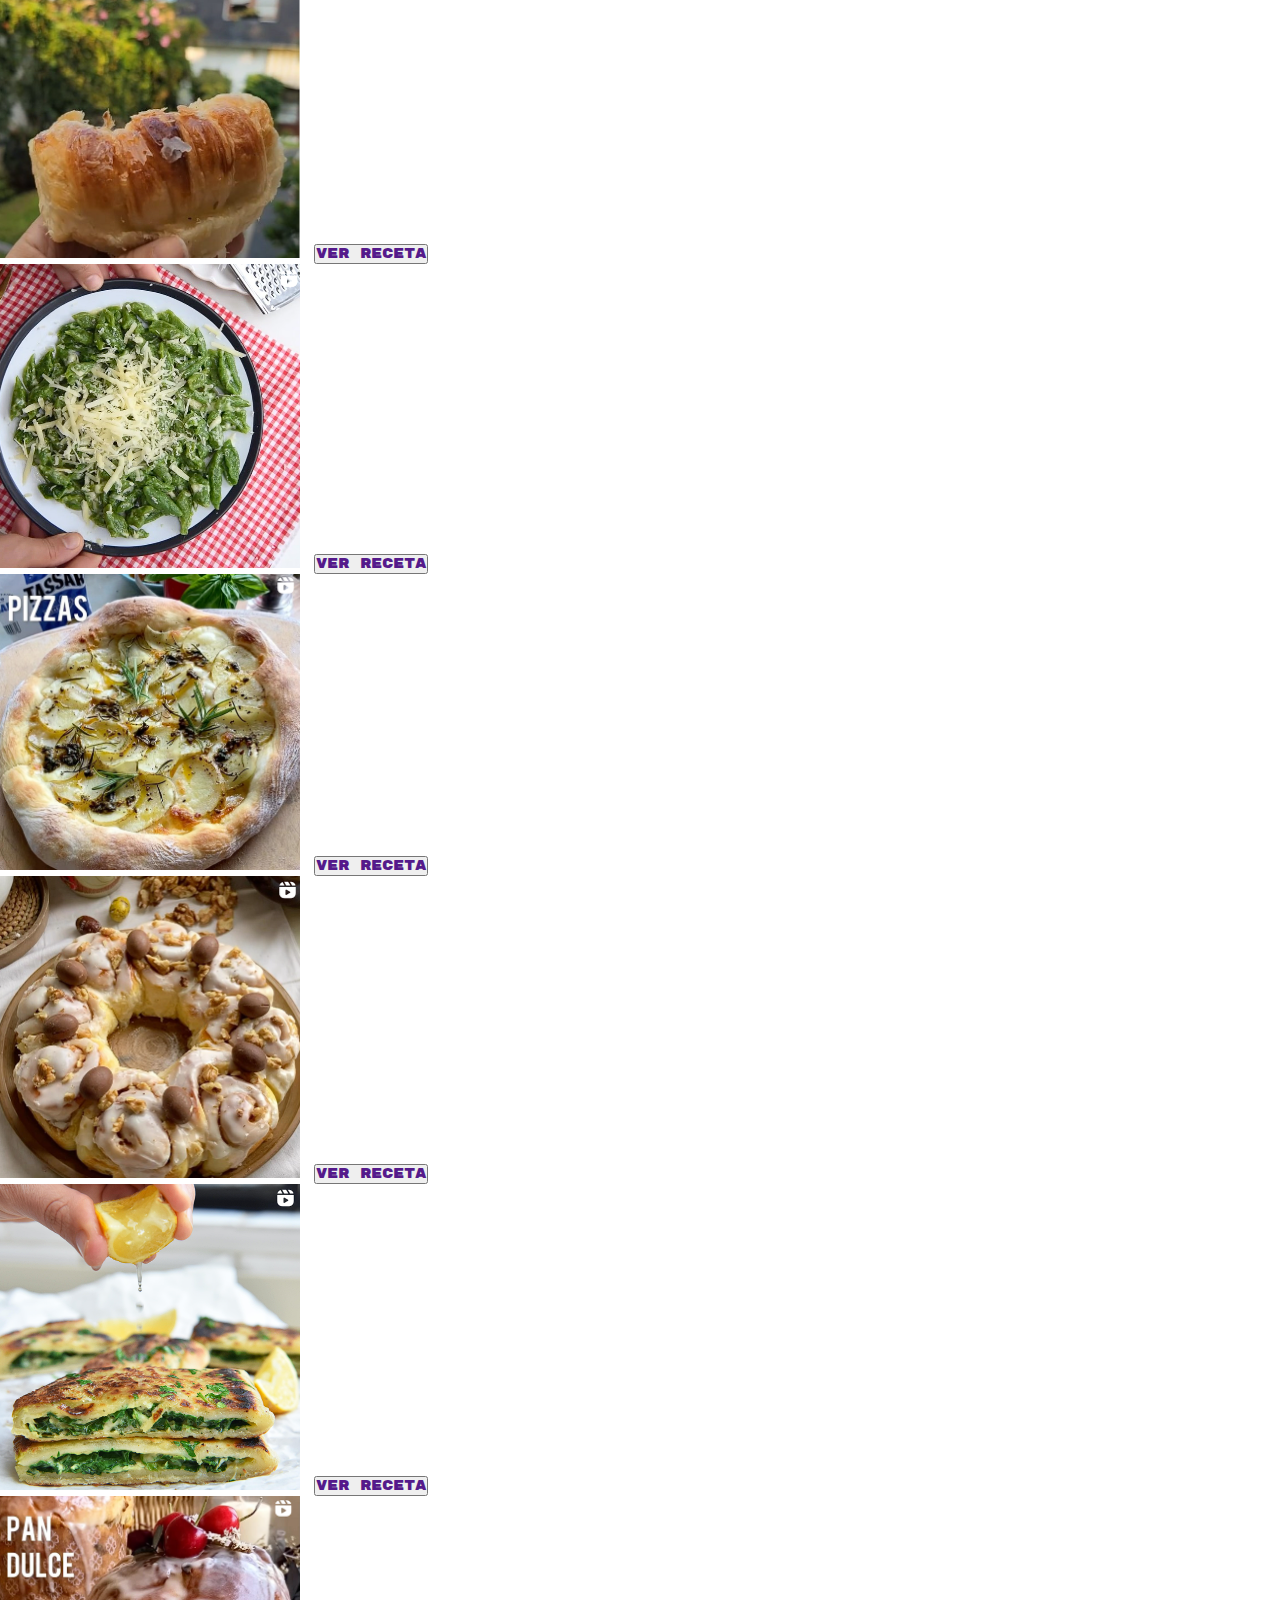
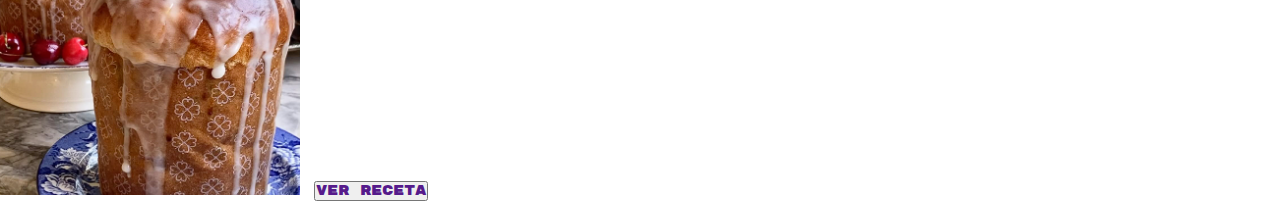
==== commit 73f7904d: "Recetario V.1 Versio Max width 600px" ====
--- a/index.html
+++ b/index.html
@@ -5,16 +5,16 @@
     <meta http-equiv="X-UA-Compatible" content="IE=edge" />
     <meta name="viewport" content="width=device-width, initial-scale=1.0" />
     <title>GIT</title>
-    <link rel="stylesheet" href="assets/index.css" />
+  
     <link rel="stylesheet" href="assets/mediaqueries.css">
   </head>
   <body>
       <header>
         <nav class="navbar">
-          <label for="menu" class="menu-toggle">
+          <label for="menu-toggle" class="menu-label">
             <img src="assets/images/menu.png" alt="" width="50px">
           </label>
-          <input type="checkbox" id="menu" >
+          <input type="checkbox" id="menu-toggle" >
           <ul class="navbar-list">
             <li><a href="">Home</a> </li>
             <li><a href="">&#x1f35d  Comidas  &#x1f355</a> </li>
@@ -25,7 +25,7 @@
       </header>
 
       <main >
-        <section id="recomendaciones">
+        <section id="recommendations">
           <div class="title">
             <h1>Los mas elegidos</h1>
           </div>
@@ -95,42 +95,42 @@
           </div>
         </section>
 
-        <section id="que-comemos-hoy">
+        <section id="menu-options">
           <h2>¿Que Comemos Hoy?</h2>
-          <div class="opciones">
-            <div class="opcion">
+          <div class="options">
+            <div class="option">
               <img src="assets/images/berenjenas.PNG" alt="berenjenas"  width="300px">
               <button class="button-recipes"><a href="">Ver receta</a></button>
             </div>
-            <div class="opcion">
+            <div class="option">
               <img src="assets/images/bocaditos.PNG" alt="bocaditos" width="300px">
               <button class="button-recipes"><a href="">Ver receta</a></button>
             </div>
-            <div class="opcion">
+            <div class="option">
               <img src="assets/images/chipa.PNG" alt="chipa" width="300px">
               <button class="button-recipes"><a href="">Ver receta</a></button>
             </div>
-            <div class="opcion">
+            <div class="option">
               <img src="assets/images/medialunas.PNG" alt="medialunas" width="300px">
               <button class="button-recipes"><a href="">Ver receta</a></button>
             </div>
-            <div class="opcion">
+            <div class="option">
               <img src="assets/images/pastas.PNG" alt="pastas" width="300px">
               <button class="button-recipes"><a href="">Ver receta</a></button>
             </div>
-            <div class="opcion">
+            <div class="option">
               <img src="assets/images/pizzas.PNG" alt="pizzas" width="300px">
               <button class="button-recipes"><a href="">Ver receta</a></button>
             </div>
-            <div class="opcion">
+            <div class="option">
               <img src="assets/images/rosca.PNG" alt="rosca" width="300px">
              <button class="button-recipes"><a href="">Ver receta</a></button> 
             </div>
-            <div class="opcion">
+            <div class="option">
               <img src="assets/images/pan espinaca arrollado.PNG" alt="pan espinaca arrollado" width="300px">
               <button class="button-recipes"><a href="">Ver receta</a></button>
             </div>
-            <div class="opcion">
+            <div class="option">
               <img src="assets/images/pan dulce.PNG" alt="pan dulce" width="300px">
               <button class="button-recipes"><a href="">Ver receta</a></button>
             </div>
--- a/assets/mediaqueries.css
+++ b/assets/mediaqueries.css
@@ -9,59 +9,207 @@
   --var-color6: #ffffe8;
 }
 
-@media (max-width: 760px) {
-  .navbar {
-    width: 90%;
-  }
-
-  .navbar-list {
-    position: absolute;
-    top: 65px;
-    flex-direction: column;
-    width: 85%;
-    background-color: var(--var-color1);
-    border-radius: 0px 0px 4px 4px;
-    gap: 60px;
-    padding: 5px;
-    display: none;
-    z-index: 2;
-  }
-
-  #recomendaciones {
-    width: 90%;
-  }
-  #recomendaciones h1 {
-    font-size: 40px;
+* {
+  margin: 0;
+  padding: 0;
+  box-sizing: border-box;
+  font-family: "Rubik Mono One";
+  text-decoration: none;
+  list-style: none;
+}
+
+@media (max-width: 600px) {
+
+  /* HEADER */
+
+header {
+  display: flex;
+  width: 100vw;
+  height: 100px;
+  background-color: var(--var-color1);
+  justify-content: center;
+  align-items: center;
+  /* Fixear el header en el top */
+  position: fixed;
+  top: 0;
+  /* Para que se vea siempre por encima */
+  z-index: 2;
+}
+
+.navbar-list
+{
+  position: absolute;
+  top: 65px;
+  left: 5%;
+  right: 5%;
+  width: 90%;
+  display: flex;
+  flex-direction: column;
+  justify-content: center;
+  align-items: center;
+  background-color: var(--var-color1);
+  border-top: 0px;
+  border-radius: 0px 0px 15px 15px;
+  padding: 45px 30px;
+  gap: 20px;
+  z-index: 2;
+  display: none;
+
+}
+
+.navbar-list li a {
+  color: var(--var-color2);
+}
+
+.navbar-list li:first-child > a {
+  font-size: 30px;
+}
+
+ /* Mostramos el icono del menu */
+
+.menu-label {
+  display: flex;
+  order: 2;
+  cursor: pointer;
+}
+
+#menu-icon {
+  width: 40px;
+}
+
+#menu-toggle:checked + .navbar-list {
+  display: flex;
+}
+
+#menu-toggle
+{
+  display: none;
+}
+
+  /* MAIN */
+
+  main {
+    display: flex;
+    flex-direction: column;
+    align-items: center;
+    justify-content: center;
+    background: var(--var-color5);
+  }
+
+/* RECOMENDACIONES */
+
+  #recommendations {
+    display: flex;
+    flex-direction: column;
+    width: 90%;
+    gap: 25px;
+  }
+  #recommendations h1 {
+    display: flex;
+    justify-content: center;
+    align-items: center;
+    margin-top: 100px;
+    font-size: 30px;
+    text-align: center;
+    
   }
 
   .recipes {
-    flex-direction: column;
-  }
-
-  #que-comemos-hoy {
-    width: 90%;
-  }
-
-  .opciones {
-    width: 80%;
+    display: flex;
+    flex-direction: column;
+    justify-content: center;
+    align-items: center;
+    width: 100%;
+    gap: 10px;
+  }
+
+  .recommended-meal{
+    display: flex;
+    flex-direction: column;
+    align-items: center ;
+    justify-content: start;
+    width: 90%;
+    font-size: 12px;
+    background-color: var(--var-color3);
+    border-radius: 20px;
+    padding: 20px;
+  }
+
+  .recommended-bakery{ 
+    display: flex;
+    flex-direction: column;
+    align-items: center ;
+    justify-content: start;
+    width: 90%;
+    font-size: 12px;
+    background-color: var(--var-color3);
+    border-radius: 20px;
+    padding: 20px;}
+
+  .recommended-sweets{
+    display: flex;
+    flex-direction: column;
+    align-items: center ;
+    justify-content: start;
+    width: 90%;
+    font-size: 12px;
+    background-color: var(--var-color3);
+    border-radius: 20px;
+    padding: 20px;}
+
+    .vot-si{
+    display: flex;
+    flex-direction: column;
+    align-items: center;
+    justify-content: center;
+  }
+
+  .vot-si img {width: 50px;}
+
+  #menu-options {
+    display: flex;
+  flex-direction: column;
+    width: 90%;
+    gap: 25px;
+    padding: 50px 0px;
+  }
+
+  #menu-options h2 {
+    font-size: 23px;
+  }
+
+  .option{
+  display: flex;
+  flex-direction: column;
+  gap: 5px;
+}
+
+  .option img {
+    width: 125px;
+  }
+
+  .option button  {
+    font-size: 10px;
+    width: 125px;
+    background-color: var(--var-color2);
+    border: none;
+    
+ 
+  }
+
+  .option  a {
+    color: var(--var-color1);
+  }
+
+  .options {
+    display: flex;
+    flex-wrap: wrap;
+    justify-content: center;
+    align-items: center;
     gap: 5px;
-  }
-
-  .opcion {
-    width: unset;
-    width: 250px;
-  }
-
-  .opcion img {
-    width: 220px;
-  }
-
-  .menu-toggle {
-    display: flex;
-    cursor: pointer;
-  }
-
-  #menu:checked + .navbar-list {
-    display: flex;
-  }
-}
+   
+  }
+
+}
+
+
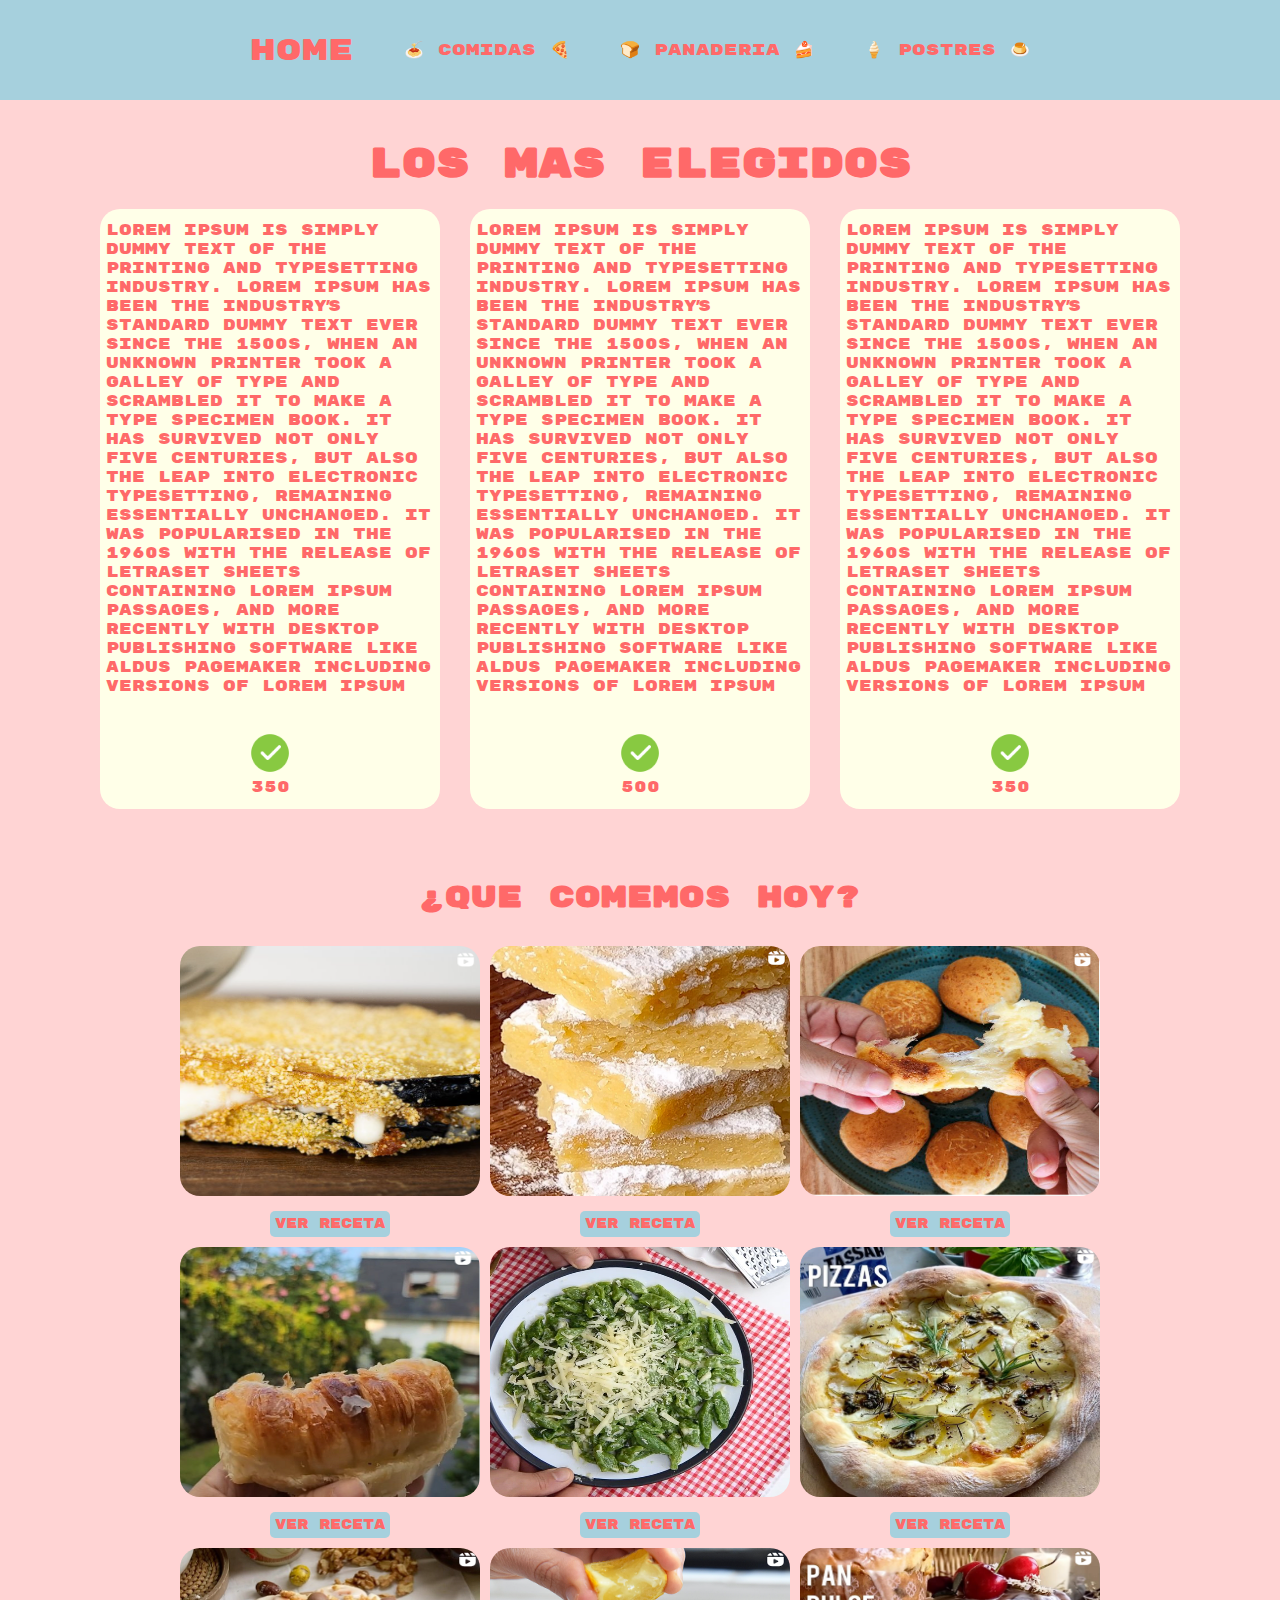
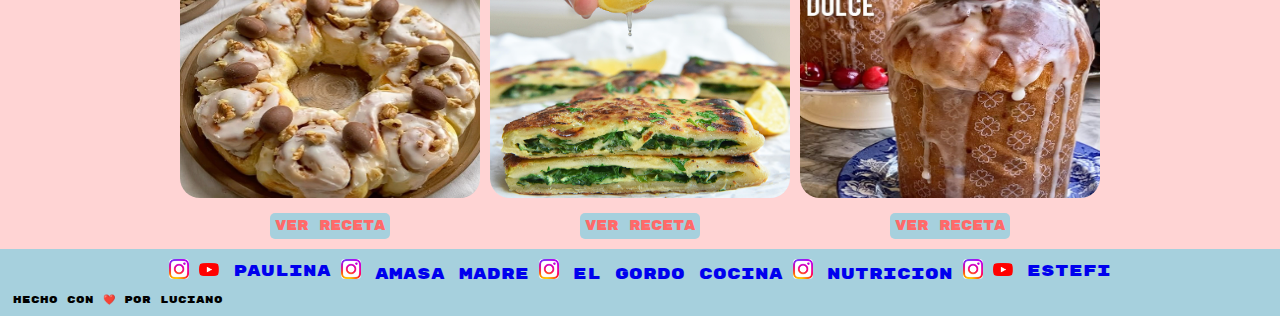
==== commit 4c648687: "Recetario V.2 Responsive" ====
--- a/index.html
+++ b/index.html
@@ -7,7 +7,7 @@
     <title>GIT</title>
   
     <link rel="stylesheet" href="assets/mediaqueries.css">
-  </head>
+  
   <body>
       <header>
         <nav class="navbar">
@@ -137,21 +137,23 @@
           </div>
         </section>
       </main>
-      <!-- <footer>
-       
+      <footer>
+        <div class="social-networks">
         <div class="paulina-cocina">
-          <a href="https://www.instagram.com/paulinacocina/"><img src="images/Instagram_Glyph_Gradient copy.jpg" width="20px" alt=""></a> 
-          <a href="https://www.youtube.com/user/paulinacocina"><img src="images/yt_logo_rgb_light.png" width="20px" alt=""> Paulina</a>
+          <a href="https://www.instagram.com/paulinacocina/"><img src="/assets/images/Instagram_Glyph_Gradient copy.jpg" width="20px" alt=""></a> 
+          <a href="https://www.youtube.com/user/paulinacocina"><img src="/assets/images/yt_logo_rgb_light.png" width="20px" alt=""> Paulina</a>
         </div>
-        <div class="amasa-madre"><a href="https://www.instagram.com/amasa.madre/reels/?hl=en"> <img src="images/Instagram_Glyph_Gradient copy.jpg" width="20px" alt=""> Amasa Madre</a></div>
-        <div class="el-gordo-cocina"><a href="https://www.instagram.com/elgordococina/?hl=en"> <img src="images/Instagram_Glyph_Gradient copy.jpg" width="20px" alt=""> El Gordo Cocina</a></div>
-        <div class="nutricion-argentina"><a href="https://www.instagram.com/nutricion.salud.arg/?hl=en"> <img src="images/Instagram_Glyph_Gradient copy.jpg" width="20px" alt=""> Nutricion</a></div>
+        <div class="amasa-madre"><a href="https://www.instagram.com/amasa.madre/reels/?hl=en"> <img src="/assets/images/Instagram_Glyph_Gradient copy.jpg" width="20px" alt=""> Amasa Madre</a></div>
+        <div class="el-gordo-cocina"><a href="https://www.instagram.com/elgordococina/?hl=en"> <img src="/assets/images/Instagram_Glyph_Gradient copy.jpg" width="20px" alt=""> El Gordo Cocina</a></div>
+        <div class="nutricion-argentina"><a href="https://www.instagram.com/nutricion.salud.arg/?hl=en"> <img src="/assets/images/Instagram_Glyph_Gradient copy.jpg" width="20px" alt=""> Nutricion</a></div>
         <div class="estfi-colombo"> 
-          <a href="https://www.instagram.com/esteficolombo/?hl=en"><img src="images/Instagram_Glyph_Gradient copy.jpg" width="20px" alt=""></a> 
-          <a href="https://www.youtube.com/c/EstefiColombo/community"><img src="images/yt_logo_rgb_light.png" width="20px" alt=""> Estefi</a>
+          <a href="https://www.instagram.com/esteficolombo/?hl=en"><img src="/assets/images/Instagram_Glyph_Gradient copy.jpg" width="20px" alt=""></a> 
+          <a href="https://www.youtube.com/c/EstefiColombo/community"><img src="/assets/images/yt_logo_rgb_light.png" width="20px" alt=""> Estefi</a>
         </div>
-       
-      </footer> -->
-   
+      </div>
+        <div class="signature">
+          <p>Hecho con ❤️ por <span>Luciano</span></p>
+        </div>
+      </footer> 
   </body>
 </html>
--- a/assets/mediaqueries.css
+++ b/assets/mediaqueries.css
@@ -18,13 +18,22 @@
   list-style: none;
 }
 
-@media (max-width: 600px) {
+/* MAIN */
+
+main {
+  display: flex;
+  flex-direction: column;
+  align-items: center;
+  justify-content: center;
+  background: var(--var-color5);
+}
+
 
   /* HEADER */
 
 header {
   display: flex;
-  width: 100vw;
+  width: 100%;
   height: 100px;
   background-color: var(--var-color1);
   justify-content: center;
@@ -36,10 +45,244 @@
   z-index: 2;
 }
 
+.navbar,
+.navbar-list {
+  display: flex;
+  justify-content: center;
+  align-items: center;
+}
+
+.navbar {
+  gap: 150px;
+}
+
+.navbar-list {
+  gap: 50px;
+}
+
+.navbar-list li a {
+  color: var(--var-color2);
+}
+
+.navbar-list li:first-child > a {
+  font-size: 30px;
+}
+
+/* container */
+
+#recommendations {
+  display: flex;
+  max-width: 1200px;
+  flex-direction: column;
+  align-items: center;
+  gap: 20px;
+  width: 100%;
+  padding: 70px 0px;
+  margin-top: 70px;
+}
+
+.title {
+  max-width: 600px;
+  min-width: 600px;
+  font-size: 20px;
+  display: flex;
+  color: var(--var-color2);
+  justify-content: center;
+}
+
+.recipes {
+  display: flex;
+  gap: 30px;
+  max-width: 90%;
+}
+
+.recommended-meal {
+  display: flex;
+  flex-direction: column;
+  justify-content: space-around;
+  gap: 20px;
+  min-height: 600px;
+  background-color: var(--var-color6);
+  border-radius: 20px;
+  padding: 6px 6px;
+  color: var(--var-color2);
+  font-size: 15px;
+}
+
+.recommended-bakery {
+  display: flex;
+  flex-direction: column;
+  justify-content: space-around;
+  min-height: 600px;
+  gap: 20px;
+  background-color: var(--var-color6);
+  border-radius: 20px;
+  border-radius: 20px;
+  padding: 6px 6px;
+  color: var(--var-color2);
+  font-size: 15px;
+}
+
+.recommended-sweets {
+  display: flex;
+  flex-direction: column;
+  justify-content: space-around;
+  gap: 20px;
+  min-height: 600px;
+  background-color: var(--var-color6);
+  border-radius: 20px;
+  border-radius: 20px;
+  padding: 6px 6px;
+  color: var(--var-color2);
+  font-size: 15px;
+}
+
+.favorite {
+  display: flex;
+  align-items: center;
+  justify-content: center;
+  border-radius: 20px;
+}
+
+.vot-si {
+  display: flex;
+  flex-direction: column;
+  align-items: center;
+}
+
+.vot-si img {
+  cursor: pointer;
+  width: 50px;
+}
+
+/* Products */
+
+#menu-options {
+  max-width: 1200px;
+  display: flex;
+  flex-direction: column;
+  align-items: center;
+  justify-content: center;
+  gap: 20px;
+  padding: 0px 10px;
+  color: var(--var-color2);
+}
+
+#menu-options h2 {
+  font-size: 30px;
+  text-align: center;
+}
+
+.options {
+  width: 100%;
+  gap: 10px;
+  display: flex;
+  flex-wrap: wrap;
+  align-items: center;
+  justify-content: center;
+  padding: 10px 0px;
+}
+
+.option {
+  display: flex;
+  flex-direction: column;
+  align-items: center;
+  justify-content: center;
+  gap: 15px;
+}
+
+.option img {
+  border-radius: 20px;
+  height: 250px;
+}
+
+.button-recipes {
+  border: none;
+  border-radius: 5px;
+  padding: 5px;
+  background-color: var(--var-color1);
+}
+
+.button-recipes a {
+  color: var(--var-color2);
+}
+
+#menu-toggle,
+.menu-label
+{
+  display: none;
+}
+
+footer{
+  background-color: var(--var-color1);
+  display: flex;
+  flex-direction: column;
+  align-items: center;
+  justify-content: center;
+  gap: 10px;
+  padding: 10px 0px;
+
+}
+
+.social-networks{
+  display: flex;
+  align-items: center;
+  justify-content: center;
+  gap: 10px;
+}
+
+
+.paulina-cocina,
+.amasa-madre,
+.el-gordo-cocina,
+.nutricion-argentina,
+.estfi-colombo {
+  display: flex;
+  gap: 10px;
+  align-items: center;
+  justify-content: center;
+  background-color: var(--var-color1);
+}
+
+.paulina-cocina img,
+.amasa-madre img,
+.el-gordo-cocina img,
+.nutricion-argentina img,
+.estfi-colombo img {
+  border-radius: 4px;
+}
+
+
+.signature{
+  width: 98%;
+  display: flex;
+  justify-content: start;
+  align-items: start;
+  font-size: 10px;
+}
+
+
+
+@media (max-width: 900px)
+{
+header {
+  display: flex;
+  width: 100vw;
+  height: 100px;
+  background-color: var(--var-color1);
+  justify-content: center;
+  align-items: center;
+  /* Fixear el header en el top */
+  position: fixed;
+  top: 0;
+  /* Para que se vea siempre por encima */
+  z-index: 2;
+}
+
 .navbar-list
 {
   position: absolute;
-  top: 65px;
+  top: 100px;
   left: 5%;
   right: 5%;
   width: 90%;
@@ -73,6 +316,225 @@
   cursor: pointer;
 }
 
+.menu-label img {
+width: 80px;
+}
+
+#menu-icon {
+  width: 40px;
+}
+
+#menu-toggle:checked + .navbar-list {
+  display: flex;
+}
+
+#menu-toggle
+{
+  display: none;
+}
+
+/* RECOMENDACIONES */
+
+#recommendations {
+  padding: 70px 0px;
+  display: flex;
+  flex-direction: column;
+  width: 95%;
+  gap: 25px;
+}
+#recommendations h1 {
+  display: flex;
+  justify-content: center;
+  align-items: center;
+  font-size: 30px;
+  text-align: center;
+  
+}
+
+.title{
+  display: flex;
+  flex-direction: column;
+  align-items: center;
+  justify-content: center;
+  max-width: unset
+}
+
+.recipes {
+  display: flex;
+  justify-content: center;
+  align-items: center;
+  width: 100%;
+  gap: 10px;
+  max-width:unset;
+}
+
+.recommended-meal,
+.recommended-bakery,
+.recommended-sweets{
+  font-size: 0.75rem;
+}
+
+#menu-options {
+  display: flex;
+flex-direction: column;
+  width: 90%;
+  gap: 25px;
+  padding: 50px 0px;
+}
+
+#menu-options h2 {
+  font-size: 2rem;
+  display: flex;
+  align-items: center;
+  justify-content: center;
+}
+
+.option{
+  display: flex;
+  flex-direction: column;
+  gap: 5px;
+  width: unset; 
+  padding: unset;
+}
+
+.option img {
+  width: 200px;
+  height: 190px;
+}
+
+.option button  {
+  font-size: 10px;
+  width: 200px;
+  background-color: var(--var-color2);
+  border: none;
+  
+
+}
+
+.option  a {
+  color: var(--var-color1);
+}
+
+.options {
+  display: flex;
+  flex-wrap: wrap;
+  justify-content: center;
+  align-items: center;
+  gap: 5px;
+}
+
+/* * FOOTER */
+
+footer{
+  background-color: var(--var-color1);
+  display: flex;
+  flex-direction: column;
+  align-items: center;
+  justify-content: center;
+  gap: 10px;
+  padding: 10px 0px;
+
+}
+
+.social-networks{
+  display: flex;
+  flex-direction: column;
+  align-items: center;
+  justify-content: center;
+  gap: 10px;
+  padding: 10px 0px;
+  font-size: 0.50rem;
+}
+
+.paulina-cocina,
+.amasa-madre,
+.el-gordo-cocina,
+.nutricion-argentina,
+.estfi-colombo {
+  display: flex;
+  gap: 10px;
+  align-items: center;
+  justify-content: center;
+  background-color: var(--var-color1);
+
+}
+
+.paulina-cocina img,
+.amasa-madre img,
+.el-gordo-cocina img,
+.nutricion-argentina img,
+.estfi-colombo img {
+  border-radius: 4px;
+}
+
+.signature{
+  width: 100%;
+  display: flex;
+  justify-content: start;
+  align-items: start;
+  font-size: 10px;
+  background-color: var(--var-color1);
+}
+
+}
+
+@media (max-width: 600px) 
+{
+
+  /* HEADER */
+
+
+header {
+  display: flex;
+  width: 100vw;
+  height: 100px;
+  background-color: var(--var-color1);
+  justify-content: center;
+  align-items: center;
+  /* Fixear el header en el top */
+  position: fixed;
+  top: 0;
+  /* Para que se vea siempre por encima */
+  z-index: 2;
+}
+
+.navbar-list
+{
+  position: absolute;
+  top: 100px;
+  left: 5%;
+  right: 5%;
+  width: 90%;
+  display: flex;
+  flex-direction: column;
+  justify-content: center;
+  align-items: center;
+  background-color: var(--var-color1);
+  border-top: 0px;
+  border-radius: 0px 0px 15px 15px;
+  padding: 45px 30px;
+  gap: 20px;
+  z-index: 2;
+  display: none;
+
+}
+
+.navbar-list li a {
+  color: var(--var-color2);
+}
+
+.navbar-list li:first-child > a {
+  font-size: 30px;
+}
+
+ /* Mostramos el icono del menu */
+
+.menu-label {
+  display: flex;
+  order: 2;
+  cursor: pointer;
+}
+
 #menu-icon {
   width: 40px;
 }
@@ -103,15 +565,20 @@
     flex-direction: column;
     width: 90%;
     gap: 25px;
+    padding: unset;
   }
   #recommendations h1 {
     display: flex;
     justify-content: center;
     align-items: center;
     margin-top: 100px;
-    font-size: 30px;
+    font-size: 1.5rem;
     text-align: center;
     
+  }
+
+  .title{
+    min-width: unset;
   }
 
   .recipes {
@@ -133,6 +600,7 @@
     background-color: var(--var-color3);
     border-radius: 20px;
     padding: 20px;
+    min-height:unset;
   }
 
   .recommended-bakery{ 
@@ -144,7 +612,9 @@
     font-size: 12px;
     background-color: var(--var-color3);
     border-radius: 20px;
-    padding: 20px;}
+    padding: 20px;
+    min-height:unset;
+  }
 
   .recommended-sweets{
     display: flex;
@@ -155,7 +625,9 @@
     font-size: 12px;
     background-color: var(--var-color3);
     border-radius: 20px;
-    padding: 20px;}
+    padding: 20px;
+    min-height:unset;
+  }
 
     .vot-si{
     display: flex;
@@ -164,7 +636,11 @@
     justify-content: center;
   }
 
-  .vot-si img {width: 50px;}
+  .vot-si img {
+    width: 50px;
+  }
+
+  /* MENU OPTIONS */
 
   #menu-options {
     display: flex;
@@ -172,20 +648,27 @@
     width: 90%;
     gap: 25px;
     padding: 50px 0px;
-  }
-
+    align-items: unset;
+    justify-content: unset;
+  }
+
+
+  
   #menu-options h2 {
-    font-size: 23px;
+    font-size: 2rem;
   }
 
   .option{
   display: flex;
   flex-direction: column;
   gap: 5px;
+  width: unset; 
+  padding: unset;
 }
 
   .option img {
     width: 125px;
+    height: 100px;
   }
 
   .option button  {
@@ -210,6 +693,60 @@
    
   }
 
-}
-
-
+/* FOOTER */
+
+footer{
+  background-color: var(--var-color1);
+  display: flex;
+  flex-direction: column;
+  align-items: center;
+  justify-content: center;
+  gap: 10px;
+  padding: 10px 0px;
+
+}
+
+.social-networks{
+  display: flex;
+  flex-direction: column;
+  align-items: center;
+  justify-content: center;
+  gap: 10px;
+  padding: 10px 0px;
+  font-size: 0.50rem;
+}
+
+.paulina-cocina,
+.amasa-madre,
+.el-gordo-cocina,
+.nutricion-argentina,
+.estfi-colombo {
+  display: flex;
+  gap: 10px;
+  align-items: center;
+  justify-content: center;
+  background-color: var(--var-color1);
+}
+
+.paulina-cocina img,
+.amasa-madre img,
+.el-gordo-cocina img,
+.nutricion-argentina img,
+.estfi-colombo img {
+  border-radius: 4px;
+}
+
+.signature{
+  width: 90%;
+  display: flex;
+  justify-content: start;
+  align-items: start;
+  font-size:0.5rem;
+}
+
+}
+
+
+
+
+
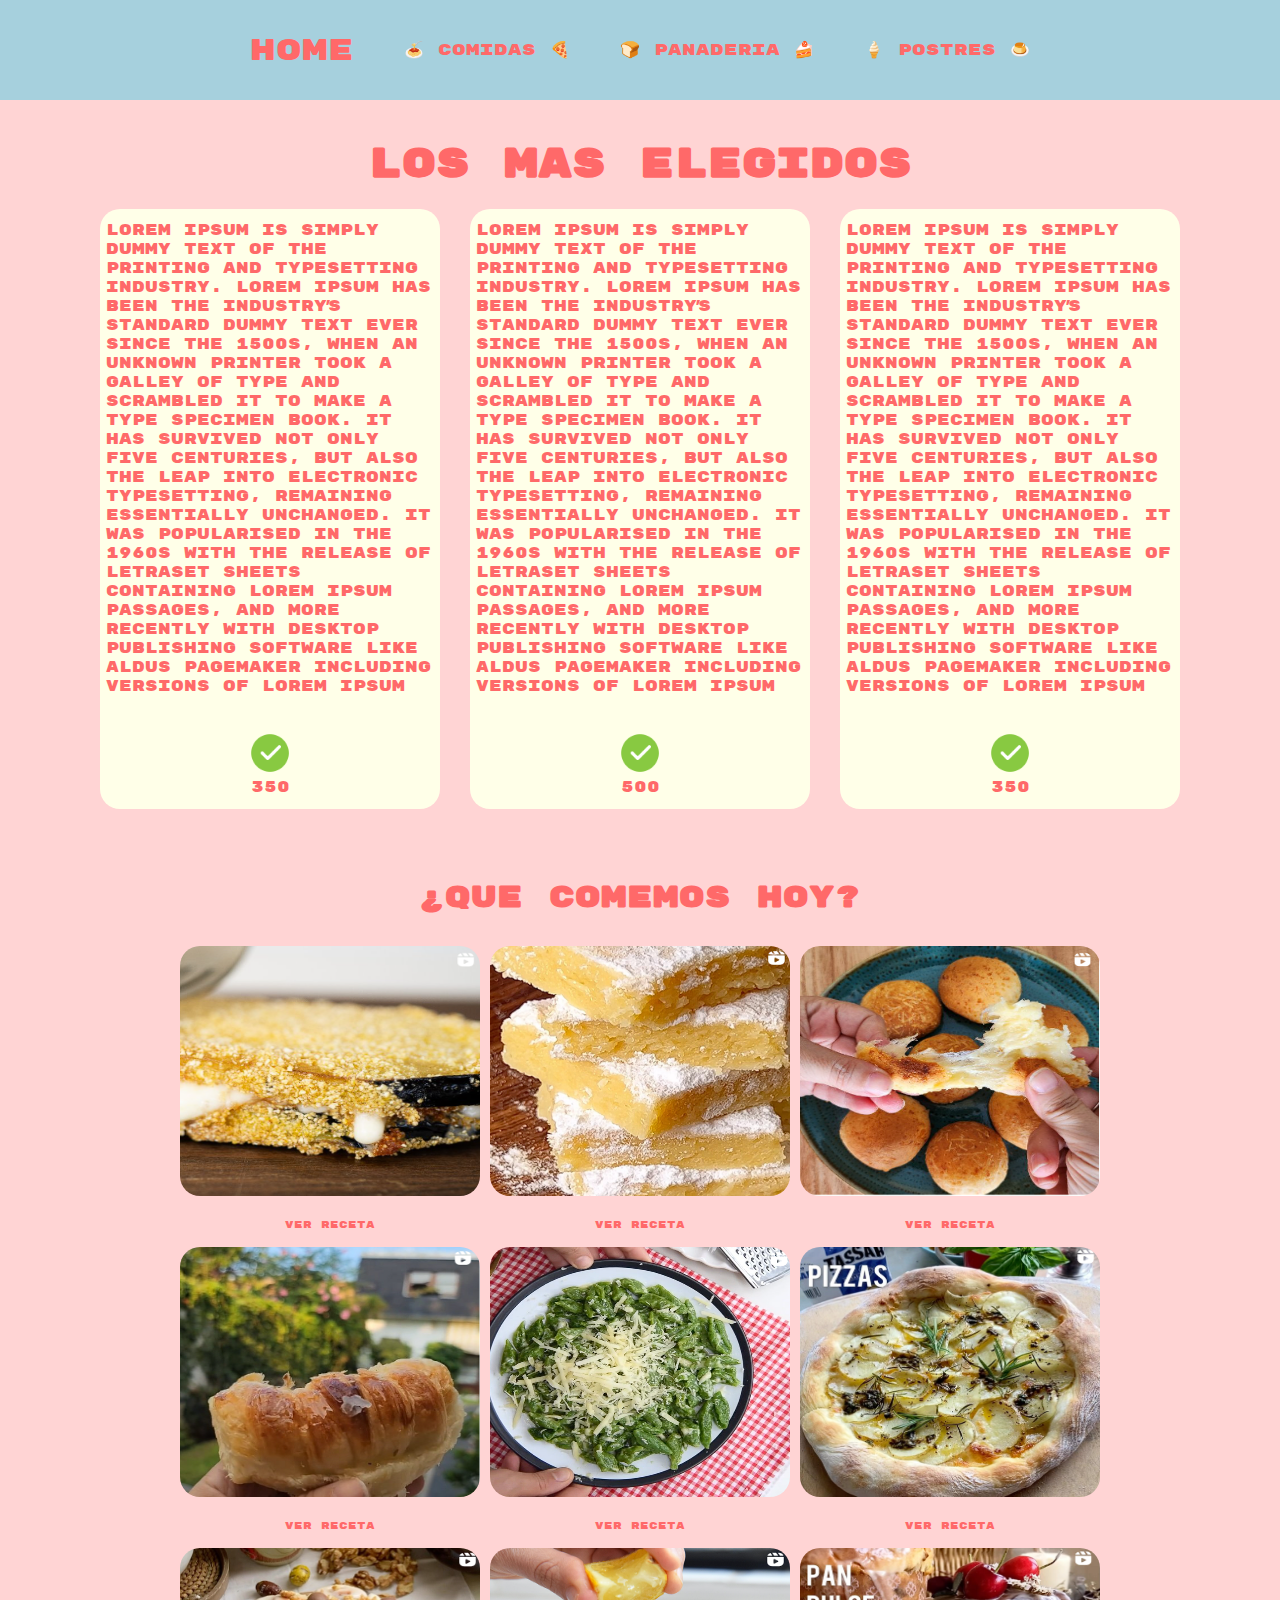
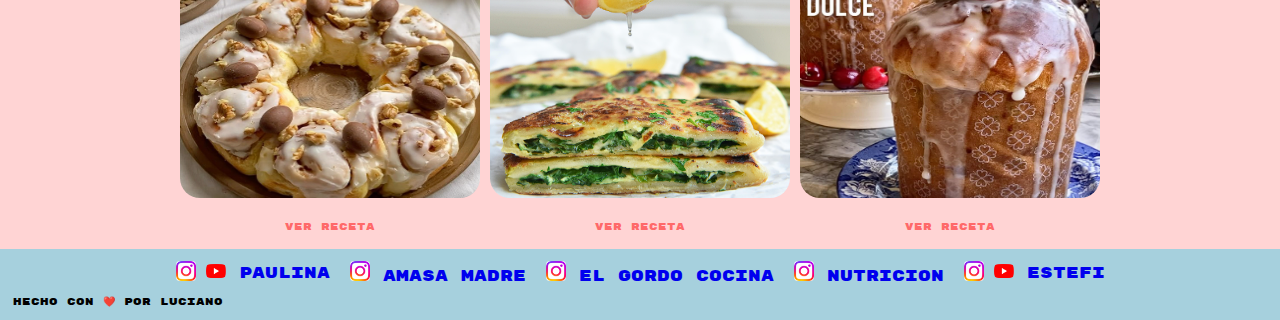
==== commit 868eb08c: "Recetario LANDING Responsive-Animaciones" ====
--- a/index.html
+++ b/index.html
@@ -5,8 +5,9 @@
     <meta http-equiv="X-UA-Compatible" content="IE=edge" />
     <meta name="viewport" content="width=device-width, initial-scale=1.0" />
     <title>GIT</title>
-  
+  <link rel="stylesheet" href="assets/styles.css">
     <link rel="stylesheet" href="assets/mediaqueries.css">
+<link rel="stylesheet" href="assets/animaciones.css">
   
   <body>
       <header>
@@ -21,6 +22,7 @@
             <li><a href="">&#x1f35e  Panaderia  &#x1f370 </a> </li>
             <li><a href="">&#x1f366  Postres  &#x1f36e</a> </li>
           </ul>
+          
         </nav>
       </header>
 
--- a/assets/styles.css
+++ b/assets/styles.css
@@ -0,0 +1,271 @@
+@import url("https://fonts.googleapis.com/css2?family=Rubik+Mono+One&display=swap");
+
+:root {
+  --var-color1: #a6d0dd;
+  --var-color2: #ff6969;
+  --var-color3: #ffd3b0;
+  --var-color4: #fff9de;
+  --var-color5: #ffd4d4;
+  --var-color6: #ffffe8;
+}
+
+* {
+  margin: 0;
+  padding: 0;
+  box-sizing: border-box;
+  font-family: "Rubik Mono One";
+  text-decoration: none;
+  list-style: none;
+}
+
+/* MAIN */
+
+main {
+  display: flex;
+  flex-direction: column;
+  align-items: center;
+  justify-content: center;
+  background: var(--var-color5);
+}
+
+
+  /* HEADER */
+
+header {
+  display: flex;
+  width: 100%;
+  height: 100px;
+  background-color: var(--var-color1);
+  justify-content: center;
+  align-items: center;
+  /* Fixear el header en el top */
+  position: fixed;
+  top: 0;
+  /* Para que se vea siempre por encima */
+  z-index: 2;
+}
+
+.navbar,
+.navbar-list {
+  display: flex;
+  justify-content: center;
+  align-items: center;
+}
+
+.navbar {
+  gap: 150px;
+}
+
+.navbar-list {
+  gap: 50px;
+}
+
+.navbar-list li a {
+  color: var(--var-color2);
+}
+
+.navbar-list li:first-child > a {
+  font-size: 30px;
+}
+
+
+
+/* container */
+
+#recommendations {
+  display: flex;
+  max-width: 1200px;
+  flex-direction: column;
+  align-items: center;
+  gap: 20px;
+  width: 100%;
+  padding: 70px 0px;
+  margin-top: 70px;
+}
+
+.title {
+  max-width: 600px;
+  min-width: 600px;
+  font-size: 20px;
+  display: flex;
+  color: var(--var-color2);
+  justify-content: center;
+}
+
+.recipes {
+  display: flex;
+  gap: 30px;
+  max-width: 90%;
+}
+
+.recommended-meal {
+  display: flex;
+  flex-direction: column;
+  justify-content: space-around;
+  gap: 20px;
+  min-height: 600px;
+  background-color: var(--var-color6);
+  border-radius: 20px;
+  padding: 6px 6px;
+  color: var(--var-color2);
+  font-size: 15px;
+}
+
+.recommended-bakery {
+  display: flex;
+  flex-direction: column;
+  justify-content: space-around;
+  min-height: 600px;
+  gap: 20px;
+  background-color: var(--var-color6);
+  border-radius: 20px;
+  border-radius: 20px;
+  padding: 6px 6px;
+  color: var(--var-color2);
+  font-size: 15px;
+}
+
+.recommended-sweets {
+  display: flex;
+  flex-direction: column;
+  justify-content: space-around;
+  gap: 20px;
+  min-height: 600px;
+  background-color: var(--var-color6);
+  border-radius: 20px;
+  border-radius: 20px;
+  padding: 6px 6px;
+  color: var(--var-color2);
+  font-size: 15px;
+}
+
+.favorite {
+  display: flex;
+  align-items: center;
+  justify-content: center;
+  border-radius: 20px;
+}
+
+.vot-si {
+  display: flex;
+  flex-direction: column;
+  align-items: center;
+}
+
+.vot-si img {
+  cursor: pointer;
+  width: 50px;
+}
+
+/* Products */
+
+#menu-options {
+  max-width: 1200px;
+  display: flex;
+  flex-direction: column;
+  align-items: center;
+  justify-content: center;
+  gap: 20px;
+  padding: 0px 10px;
+  color: var(--var-color2);
+}
+
+#menu-options h2 {
+  font-size: 30px;
+  text-align: center;
+}
+
+.options {
+  width: 100%;
+  gap: 10px;
+  display: flex;
+  flex-wrap: wrap;
+  align-items: center;
+  justify-content: center;
+  padding: 10px 0px;
+}
+
+.option {
+  display: flex;
+  flex-direction: column;
+  align-items: center;
+  justify-content: center;
+  gap: 15px;
+}
+
+.option img {
+  border-radius: 20px;
+  height: 250px;
+}
+
+.button-recipes {
+  border: none;
+  border-radius: 5px;
+  padding: 5px;
+  background-color: var(--var-color5)
+}
+
+
+.button-recipes a {
+  color: var(--var-color2);
+  font-size: 10px;
+}
+
+
+
+
+#menu-toggle,
+.menu-label
+{
+  display: none;
+}
+
+footer{
+  background-color: var(--var-color1);
+  display: flex;
+  flex-direction: column;
+  align-items: center;
+  justify-content: center;
+  gap: 10px;
+  padding: 12px 0px;
+  font-size: 15px;
+
+}
+
+.social-networks{
+  display: flex;
+  align-items: center;
+  justify-content: center;
+  gap: 10px;
+}
+
+
+.paulina-cocina,
+.amasa-madre,
+.el-gordo-cocina,
+.nutricion-argentina,
+.estfi-colombo {
+  display: flex;
+  gap: 10px;
+  align-items: center;
+  justify-content: center;
+  background-color: var(--var-color1);
+  padding: 0px 5px;
+}
+
+.paulina-cocina img,
+.amasa-madre img,
+.el-gordo-cocina img,
+.nutricion-argentina img,
+.estfi-colombo img {
+  border-radius: 4px;
+}
+
+
+.signature{
+  width: 98%;
+  display: flex;
+  justify-content: start;
+  align-items: start;
+  font-size: 10px;
+}
--- a/assets/mediaqueries.css
+++ b/assets/mediaqueries.css
@@ -8,260 +8,6 @@
   --var-color5: #ffd4d4;
   --var-color6: #ffffe8;
 }
-
-* {
-  margin: 0;
-  padding: 0;
-  box-sizing: border-box;
-  font-family: "Rubik Mono One";
-  text-decoration: none;
-  list-style: none;
-}
-
-/* MAIN */
-
-main {
-  display: flex;
-  flex-direction: column;
-  align-items: center;
-  justify-content: center;
-  background: var(--var-color5);
-}
-
-
-  /* HEADER */
-
-header {
-  display: flex;
-  width: 100%;
-  height: 100px;
-  background-color: var(--var-color1);
-  justify-content: center;
-  align-items: center;
-  /* Fixear el header en el top */
-  position: fixed;
-  top: 0;
-  /* Para que se vea siempre por encima */
-  z-index: 2;
-}
-
-.navbar,
-.navbar-list {
-  display: flex;
-  justify-content: center;
-  align-items: center;
-}
-
-.navbar {
-  gap: 150px;
-}
-
-.navbar-list {
-  gap: 50px;
-}
-
-.navbar-list li a {
-  color: var(--var-color2);
-}
-
-.navbar-list li:first-child > a {
-  font-size: 30px;
-}
-
-/* container */
-
-#recommendations {
-  display: flex;
-  max-width: 1200px;
-  flex-direction: column;
-  align-items: center;
-  gap: 20px;
-  width: 100%;
-  padding: 70px 0px;
-  margin-top: 70px;
-}
-
-.title {
-  max-width: 600px;
-  min-width: 600px;
-  font-size: 20px;
-  display: flex;
-  color: var(--var-color2);
-  justify-content: center;
-}
-
-.recipes {
-  display: flex;
-  gap: 30px;
-  max-width: 90%;
-}
-
-.recommended-meal {
-  display: flex;
-  flex-direction: column;
-  justify-content: space-around;
-  gap: 20px;
-  min-height: 600px;
-  background-color: var(--var-color6);
-  border-radius: 20px;
-  padding: 6px 6px;
-  color: var(--var-color2);
-  font-size: 15px;
-}
-
-.recommended-bakery {
-  display: flex;
-  flex-direction: column;
-  justify-content: space-around;
-  min-height: 600px;
-  gap: 20px;
-  background-color: var(--var-color6);
-  border-radius: 20px;
-  border-radius: 20px;
-  padding: 6px 6px;
-  color: var(--var-color2);
-  font-size: 15px;
-}
-
-.recommended-sweets {
-  display: flex;
-  flex-direction: column;
-  justify-content: space-around;
-  gap: 20px;
-  min-height: 600px;
-  background-color: var(--var-color6);
-  border-radius: 20px;
-  border-radius: 20px;
-  padding: 6px 6px;
-  color: var(--var-color2);
-  font-size: 15px;
-}
-
-.favorite {
-  display: flex;
-  align-items: center;
-  justify-content: center;
-  border-radius: 20px;
-}
-
-.vot-si {
-  display: flex;
-  flex-direction: column;
-  align-items: center;
-}
-
-.vot-si img {
-  cursor: pointer;
-  width: 50px;
-}
-
-/* Products */
-
-#menu-options {
-  max-width: 1200px;
-  display: flex;
-  flex-direction: column;
-  align-items: center;
-  justify-content: center;
-  gap: 20px;
-  padding: 0px 10px;
-  color: var(--var-color2);
-}
-
-#menu-options h2 {
-  font-size: 30px;
-  text-align: center;
-}
-
-.options {
-  width: 100%;
-  gap: 10px;
-  display: flex;
-  flex-wrap: wrap;
-  align-items: center;
-  justify-content: center;
-  padding: 10px 0px;
-}
-
-.option {
-  display: flex;
-  flex-direction: column;
-  align-items: center;
-  justify-content: center;
-  gap: 15px;
-}
-
-.option img {
-  border-radius: 20px;
-  height: 250px;
-}
-
-.button-recipes {
-  border: none;
-  border-radius: 5px;
-  padding: 5px;
-  background-color: var(--var-color1);
-}
-
-.button-recipes a {
-  color: var(--var-color2);
-}
-
-#menu-toggle,
-.menu-label
-{
-  display: none;
-}
-
-footer{
-  background-color: var(--var-color1);
-  display: flex;
-  flex-direction: column;
-  align-items: center;
-  justify-content: center;
-  gap: 10px;
-  padding: 10px 0px;
-
-}
-
-.social-networks{
-  display: flex;
-  align-items: center;
-  justify-content: center;
-  gap: 10px;
-}
-
-
-.paulina-cocina,
-.amasa-madre,
-.el-gordo-cocina,
-.nutricion-argentina,
-.estfi-colombo {
-  display: flex;
-  gap: 10px;
-  align-items: center;
-  justify-content: center;
-  background-color: var(--var-color1);
-}
-
-.paulina-cocina img,
-.amasa-madre img,
-.el-gordo-cocina img,
-.nutricion-argentina img,
-.estfi-colombo img {
-  border-radius: 4px;
-}
-
-
-.signature{
-  width: 98%;
-  display: flex;
-  justify-content: start;
-  align-items: start;
-  font-size: 10px;
-}
-
-
 
 @media (max-width: 900px)
 {
@@ -750,3 +496,5 @@
 
 
 
+
+
--- a/assets/animaciones.css
+++ b/assets/animaciones.css
@@ -0,0 +1,159 @@
+
+/* Animamos el hover de la navbarlist */
+
+.navbar-list li{
+  transition: all 0.5s cubic-bezier(0.46, 0.03, 0.52, 0.96);
+}
+
+.navbar-list li:hover {
+    background-color: var(--var-color5);
+    font-size: 50px;
+    border-radius: 10px;
+    transition: all 0.5s cubic-bezier(0.46, 0.03, 0.52, 0.96);
+  }
+
+  /* Animamos los botones de las recomendaciones y sus respectivas imagenes */
+
+  .button-recipes{
+    transition: all 0.5s ease-out;
+  }
+
+  .button-recipes:hover{
+    transition: all 0.5s ease-out;
+    transform: scale(1.5);
+    background-color: var(--var-color1);
+  }
+
+  .option img{
+    transition: all 0.5s ease;
+  }
+
+  .option img:hover{
+    transition: all 0.5s ease;
+    width: 320px;
+    height:270px;
+    font-size: 20px;
+  }
+
+/* Animamos las links de los canales recomendades */
+
+  .estfi-colombo,
+  .amasa-madre,
+  .el-gordo-cocina,
+  .nutricion-argentina,
+  .estfi-colombo{
+    transition: all 0.5s cubic-bezier(0.46, 0.03, 0.52, 0.96);
+}
+
+  .paulina-cocina:hover{
+    font-size: 20px;
+    border-radius: 10px;
+    transition: all 0.5s cubic-bezier(0.46, 0.03, 0.52, 0.96);
+  
+  }
+  
+  .amasa-madre:hover{
+    font-size: 20px;
+    border-radius: 10px;
+    transition: all 0.5s cubic-bezier(0.46, 0.03, 0.52, 0.96);
+  }
+  
+  .el-gordo-cocina:hover{
+    font-size: 20px;
+    border-radius: 10px;
+    transition: all 0.5s cubic-bezier(0.46, 0.03, 0.52, 0.96);
+  }
+  
+  .nutricion-argentina:hover{
+    font-size: 20px;
+    border-radius: 10px;
+    transition: all 0.5s cubic-bezier(0.46, 0.03, 0.52, 0.96);
+  }
+  
+  .estfi-colombo:hover{
+    font-size: 20px;
+    border-radius: 10px;
+    transition: all 0.5s cubic-bezier(0.46, 0.03, 0.52, 0.96);
+  
+  }
+
+  /* Animamos el inicio de la page*/
+
+  @keyframes slide-down {
+    from {
+      transform: translateY(-100%);
+    }
+    to {
+      transform: translateY(0%);
+    }
+  }
+
+  @keyframes slide-up{
+    from {
+      transform: translateY(200%);
+    }
+    to {
+      transform: translateY(0%);
+    }
+  }
+
+  @keyframes slide-left{
+    from {
+      transform: translateX(-200%);
+    }
+    to {
+      transform: translateY(0%);
+    }
+  }
+
+  @keyframes slide-right{
+    from {
+      transform: translateX(200%);
+    }
+    to {
+      transform: translateX(0%);
+    }
+  }
+
+  @keyframes scale{
+    from {
+      transform: scale(0);
+    }
+    to {
+      transform: scale(1);
+    }
+  }
+
+  @keyframes rabbit-one{
+    from {
+      transform: translateY(200%);
+    }
+    to {
+      transform: translateX(0%);
+    }
+  }
+
+.title h1 {
+  animation: slide-down 1.2s ease-in forwards;
+}
+
+#menu-options h2 {
+  animation: slide-up 1.2s ease-in forwards;
+}
+
+.recommended-meal{
+  animation: slide-left 1.2s ease-in forwards;
+}
+
+.recommended-sweets{
+  animation: slide-right 1.2s ease-in forwards;
+}
+
+.recommended-bakery{
+  animation: scale 1.2s ease-in forwards;
+}
+
+.navbar-list li:nth-child(2),
+.navbar-list li:nth-child(4){
+  animation: rabbit-one 1.2s ease-in forwards;
+}